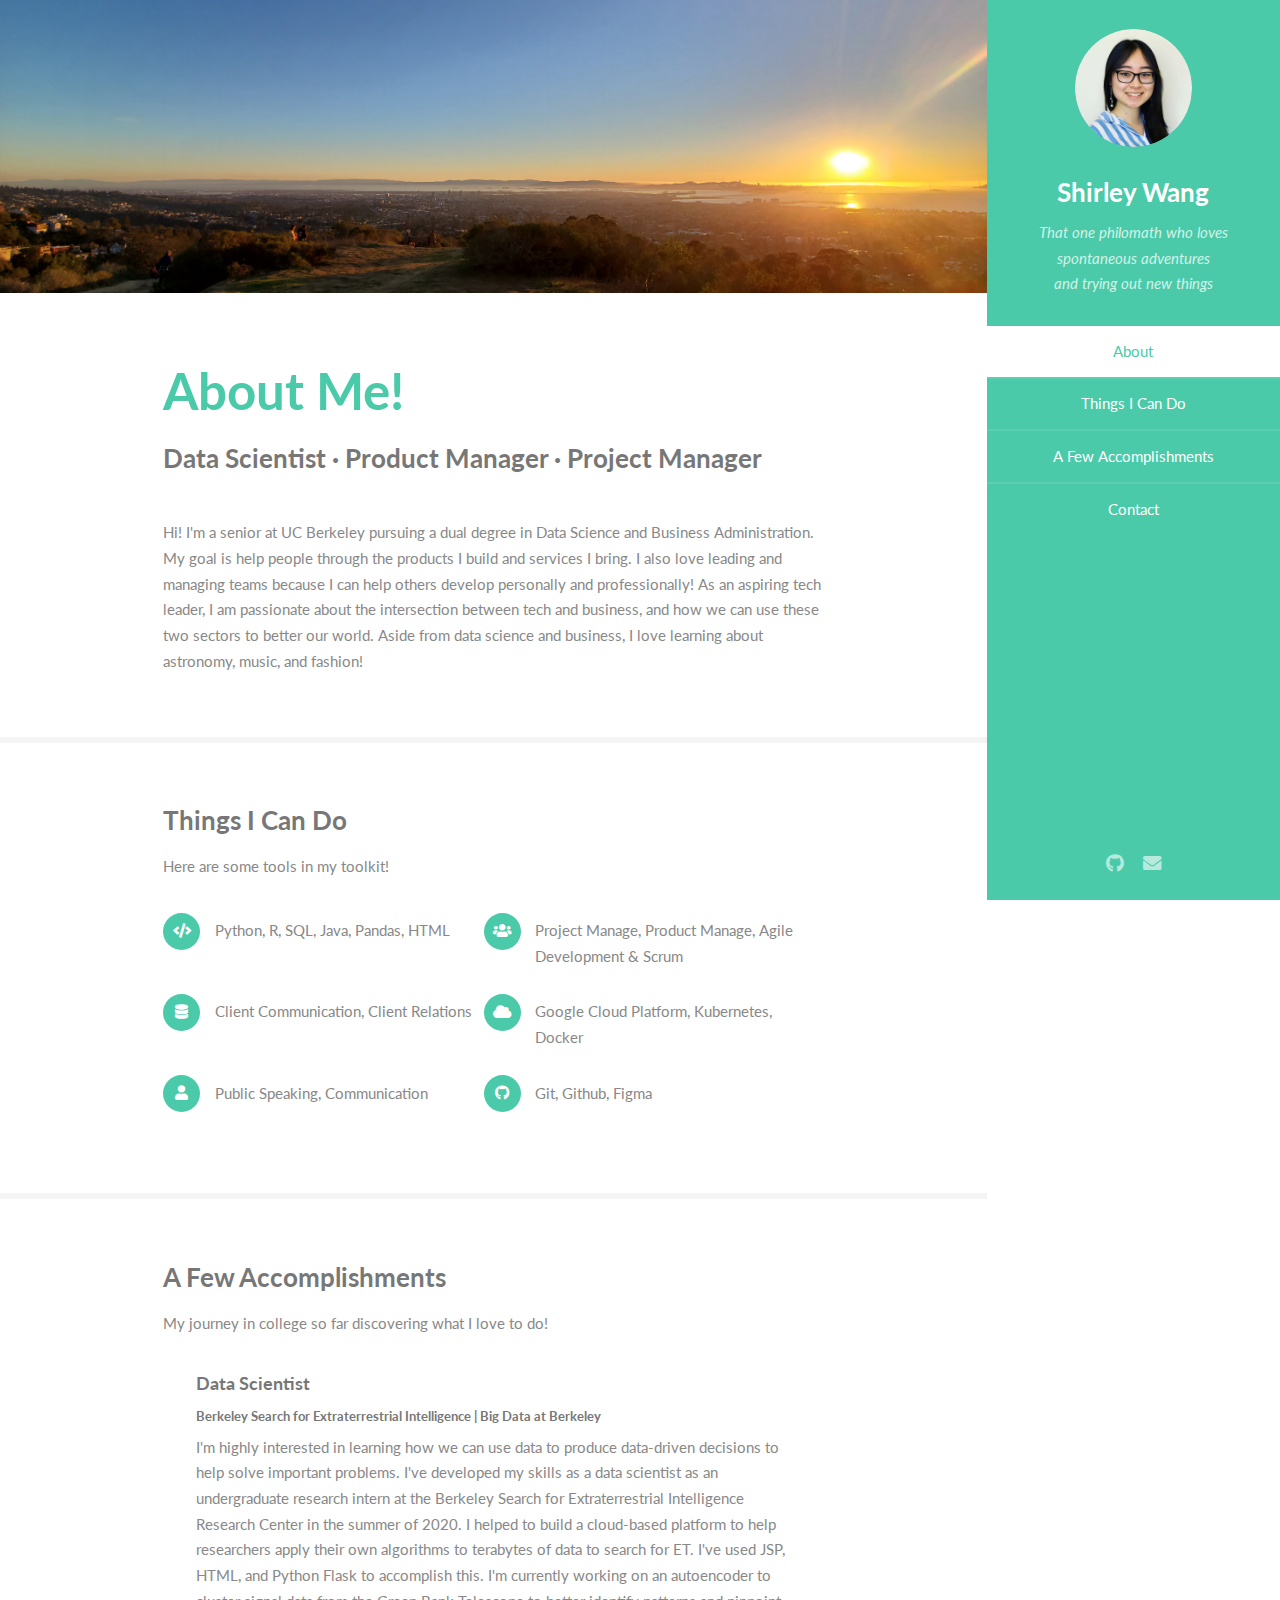
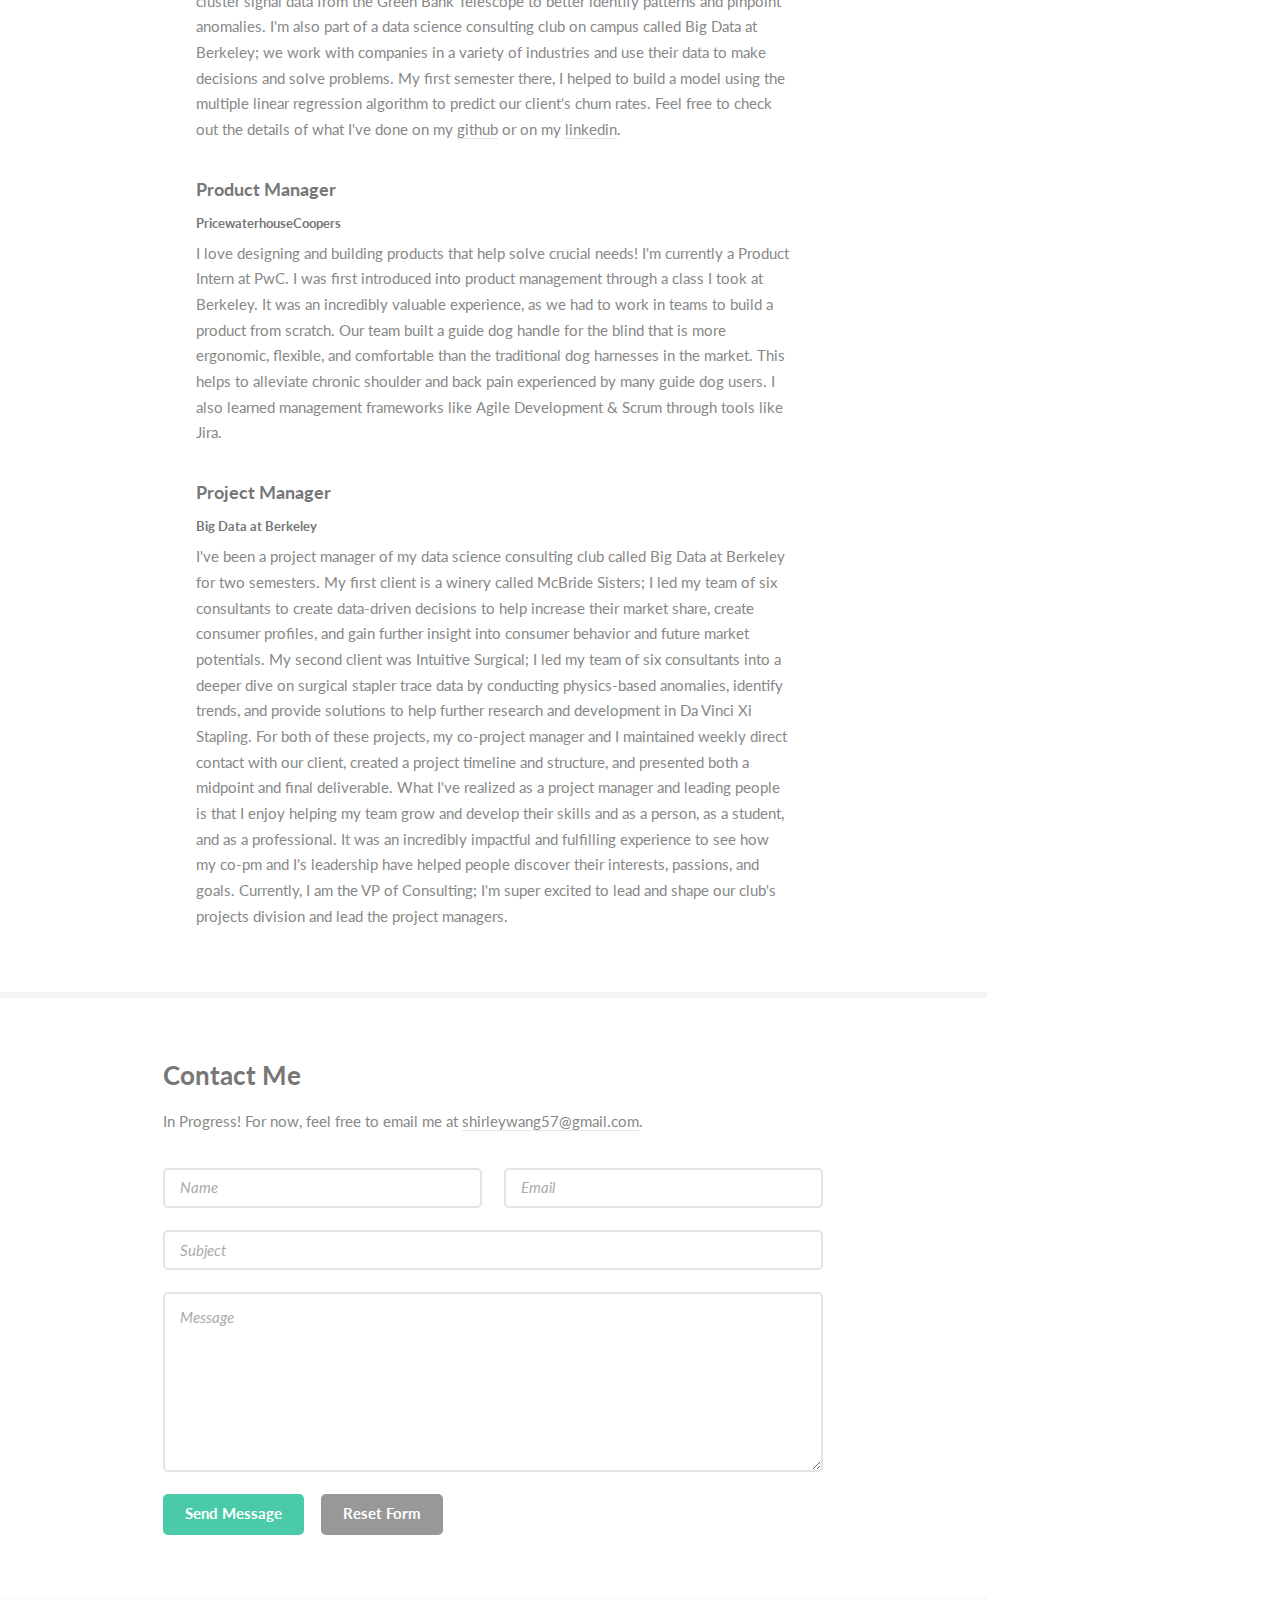
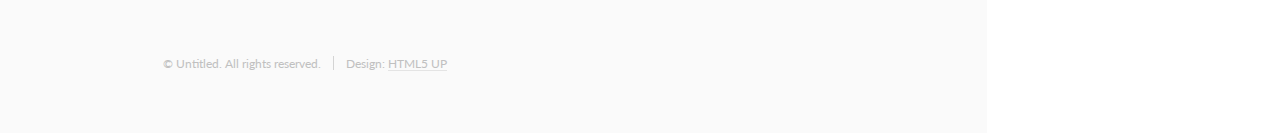
==== index.html @ c25f23ce "contacts" ====
<!DOCTYPE HTML>
<!--
	Read Only by HTML5 UP
	html5up.net | @ajlkn
	Free for personal and commercial use under the CCA 3.0 license (html5up.net/license)
-->
<html>
	<head>
		<title>Shirley Wang</title>
		<meta charset="utf-8" />
		<meta name="viewport" content="width=device-width, initial-scale=1, user-scalable=no" />
		<link rel="stylesheet" href="assets/css/main.css" />
	</head>
	<body class="is-preload">

		<!-- Header -->
			<section id="header">
				<header>
					<span class="image avatar"><img src="images/Headshot.jpg" alt="" /></span>
					<h1 id="logo"><a href="#">Shirley Wang</a></h1>
					<p>That one philomath who loves spontaneous adventures<br />
					and trying out new things</p>
				</header>
				<nav id="nav">
					<ul>
						<li><a href="#one" class="active">About</a></li>
						<li><a href="#two">Things I Can Do</a></li>
						<li><a href="#three">A Few Accomplishments</a></li>
						<li><a href="#four">Contact</a></li>
					</ul>
				</nav>
				<footer>
					<ul class="icons">
						<li><a href="https://github.com/shirls537" class="icon brands fa-github"><span class="label">Github</span></a></li>
						<li><a href="mailto:shirleywang57@gmail.com" class="icon solid fa-envelope"><span class="label">Email</span></a></li>
					</ul>
				</footer>
			</section>

		<!-- Wrapper -->
			<div id="wrapper">

				<!-- Main -->
					<div id="main">

						<!-- One -->
							<section id="one">
								<div class="image main" data-position="center">
									<img src="images/fire_trails.jpg" alt="" />
								</div>
								<div class="container">
									<header class="major">
										<h2>About Me!</h2>
										<p>Data Scientist · Product Manager · Project Manager</p>
									</header>
									<p>Hi! I'm a senior at UC Berkeley pursuing a dual degree in Data Science and Business Administration. My goal is help people through the products I build and services I bring. I also love leading and managing teams because I can help others develop personally and professionally!
                        As an aspiring tech leader, I am passionate about the intersection between tech and business, and how we can use these two sectors to better our world.
                      Aside from data science and business, I love learning about astronomy, music, and fashion!</p>
								</div>
							</section>

						<!-- Two -->
							<section id="two">
								<div class="container">
									<h3>Things I Can Do</h3>
									<p>Here are some tools in my toolkit!</p>
									<ul class="feature-icons">
										<li class="icon solid fa-code">Python, R, SQL, Java, Pandas, HTML</li>
										<li class="icon solid fa-users">Project Manage, Product Manage, Agile Development & Scrum</li>
										<li class="icon solid fa-database">Client Communication, Client Relations</li>
										<li class="icon solid fa-cloud">Google Cloud Platform, Kubernetes, Docker</li>
										<li class="icon solid fa-user">Public Speaking, Communication</li>
										<li class="icon brands fa-github">Git, Github, Figma</li>
									</ul>
								</div>
							</section>

						<!-- Three -->
							<section id="three">
								<div class="container">
									<h3>A Few Accomplishments</h3>
									<p>My journey in college so far discovering what I love to do!</p>
									<div class="features">
										<!-- <article> -->
											<!-- <a href="#" class="image"><img src="images/pic01.jpg" alt="" /></a> -->
											<div class="container">
												<h4>Data Scientist</h4>
													<h5><a href="https://seti.berkeley.edu/listen/">Berkeley Search for Extraterrestrial Intelligence</a> | <a href="https://bd.berkeley.edu/">Big Data at Berkeley</a></h5>
												<p>I'm highly interested in learning how we can use data to produce data-driven decisions to help solve important problems. I've developed my skills as a data scientist as an undergraduate research intern at the Berkeley Search for Extraterrestrial Intelligence Research Center in the summer of 2020. I helped to build a cloud-based platform to help researchers apply their own algorithms to terabytes of data to search for ET. I've used JSP, HTML, and Python Flask to accomplish this. I'm currently working on an autoencoder to cluster signal data from the Green Bank Telescope to better identify patterns and pinpoint anomalies.
                            I'm also part of a data science consulting club on campus called Big Data at Berkeley; we work with companies in a variety of industries and use their data to make decisions and solve problems. My first semester there, I helped to build a model using the multiple linear regression algorithm to predict our client's churn rates.
                            Feel free to check out the details of what I've done on my <a href="https://github.com/shirls537">github</a> or on my <a href="https://www.linkedin.com/in/shirleywang57/">linkedin</a>.</p>
											</div>
										<!-- </article> -->
										<!-- <article> -->
											<!-- <a href="#" class="image"><img src="images/pic02.jpg" alt="" /></a> -->
											<div class="container">
												<h4>Product Manager</h4>
													<h5><a href"https://www.pwc.com/">PricewaterhouseCoopers</a></h5>
												<p>I love designing and building products that help solve crucial needs! I'm currently a Product Intern at PwC. I was first introduced into product management through a class I took at Berkeley. It was an incredibly valuable experience, as we had to work in teams to build a product from scratch. Our team built a guide dog handle for the blind that is more ergonomic, flexible, and comfortable than the traditional dog harnesses in the market. This helps to alleviate chronic shoulder and back pain experienced by many guide dog users. I also learned management frameworks like Agile Development & Scrum through tools like Jira.</p>
											</div>
										<!-- </article> -->
										<!-- <article> -->
											<!-- <a href="#" class="image"><img src="images/pic03.jpg" alt="" /></a> -->
											<div class="container">
												<h4>Project Manager</h4>
													<h5><a href="https://bd.berkeley.edu/">Big Data at Berkeley</a></h5>
												<p>I've been a project manager of my data science consulting club called Big Data at Berkeley for two semesters. My first client is a winery called McBride Sisters; I led my team of six consultants to create data-driven decisions to help increase their market share, create consumer profiles, and gain further insight into consumer behavior and future market potentials. My second client was Intuitive Surgical; I led my team of six consultants into a deeper dive on surgical stapler trace data by conducting physics-based anomalies, identify trends, and provide solutions to help further research and development in Da Vinci Xi Stapling. For both of these projects, my co-project manager and I maintained weekly direct contact with our client, created a project timeline and structure, and presented both a midpoint and final deliverable.
                            What I've realized as a project manager and leading people is that I enjoy helping my team grow and develop their skills and as a person, as a student, and as a professional. It was an incredibly impactful and fulfilling experience to see how my co-pm and I's leadership have helped people discover their interests, passions, and goals. Currently, I am the VP of Consulting; I'm super excited to lead and shape our club's projects division and lead the project managers.</p>
											</div>
										<!-- </article> -->
									</div>
								</div>
							</section>

						<!-- Four -->
							<section id="four">
								<div class="container">
									<h3>Contact Me</h3>
									<p>In Progress! For now, feel free to email me at <a href="mailto:shirleywang57@gmail.com">shirleywang57@gmail.com</a>.</p>
									<form method="post" action="#">
										<div class="row gtr-uniform">
											<div class="col-6 col-12-xsmall"><input type="text" name="name" id="name" placeholder="Name" /></div>
											<div class="col-6 col-12-xsmall"><input type="email" name="email" id="email" placeholder="Email" /></div>
											<div class="col-12"><input type="text" name="subject" id="subject" placeholder="Subject" /></div>
											<div class="col-12"><textarea name="message" id="message" placeholder="Message" rows="6"></textarea></div>
											<div class="col-12">
												<ul class="actions">
													<li><input type="submit" class="primary" value="Send Message" /></li>
													<li><input type="reset" value="Reset Form" /></li>
												</ul>
											</div>
										</div>
									</form>
								</div>
							</section>

						<!-- Five -->
						<!--
							<section id="five">
								<div class="container">
									<h3>Elements</h3>

									<section>
										<h4>Text</h4>
										<p>This is <b>bold</b> and this is <strong>strong</strong>. This is <i>italic</i> and this is <em>emphasized</em>.
										This is <sup>superscript</sup> text and this is <sub>subscript</sub> text.
										This is <u>underlined</u> and this is code: <code>for (;;) { ... }</code>. Finally, <a href="#">this is a link</a>.</p>
										<hr />
										<header>
											<h4>Heading with a Subtitle</h4>
											<p>Lorem ipsum dolor sit amet nullam id egestas urna aliquam</p>
										</header>
										<p>Nunc lacinia ante nunc ac lobortis. Interdum adipiscing gravida odio porttitor sem non mi integer non faucibus ornare mi ut ante amet placerat aliquet. Volutpat eu sed ante lacinia sapien lorem accumsan varius montes viverra nibh in adipiscing blandit tempus accumsan.</p>
										<header>
											<h5>Heading with a Subtitle</h5>
											<p>Lorem ipsum dolor sit amet nullam id egestas urna aliquam</p>
										</header>
										<p>Nunc lacinia ante nunc ac lobortis. Interdum adipiscing gravida odio porttitor sem non mi integer non faucibus ornare mi ut ante amet placerat aliquet. Volutpat eu sed ante lacinia sapien lorem accumsan varius montes viverra nibh in adipiscing blandit tempus accumsan.</p>
										<hr />
										<h2>Heading Level 2</h2>
										<h3>Heading Level 3</h3>
										<h4>Heading Level 4</h4>
										<h5>Heading Level 5</h5>
										<h6>Heading Level 6</h6>
										<hr />
										<h5>Blockquote</h5>
										<blockquote>Fringilla nisl. Donec accumsan interdum nisi, quis tincidunt felis sagittis eget tempus euismod. Vestibulum ante ipsum primis in faucibus vestibulum. Blandit adipiscing eu felis iaculis volutpat ac adipiscing accumsan faucibus. Vestibulum ante ipsum primis in faucibus lorem ipsum dolor sit amet nullam adipiscing eu felis.</blockquote>
										<h5>Preformatted</h5>
										<pre><code>i = 0;

while (!deck.isInOrder()) {
    print 'Iteration ' + i;
    deck.shuffle();
    i++;
}

print 'It took ' + i + ' iterations to sort the deck.';</code></pre>
									</section>

									<section>
										<h4>Lists</h4>
										<div class="row">
											<div class="col-6 col-12-xsmall">
												<h5>Unordered</h5>
												<ul>
													<li>Dolor pulvinar etiam magna etiam.</li>
													<li>Sagittis adipiscing lorem eleifend.</li>
													<li>Felis enim feugiat dolore viverra.</li>
												</ul>
												<h5>Alternate</h5>
												<ul class="alt">
													<li>Dolor pulvinar etiam magna etiam.</li>
													<li>Sagittis adipiscing lorem eleifend.</li>
													<li>Felis enim feugiat dolore viverra.</li>
												</ul>
											</div>
											<div class="col-6 col-12-xsmall">
												<h5>Ordered</h5>
												<ol>
													<li>Dolor pulvinar etiam magna etiam.</li>
													<li>Etiam vel felis at lorem sed viverra.</li>
													<li>Felis enim feugiat dolore viverra.</li>
													<li>Dolor pulvinar etiam magna etiam.</li>
													<li>Etiam vel felis at lorem sed viverra.</li>
													<li>Felis enim feugiat dolore viverra.</li>
												</ol>
												<h5>Icons</h5>
												<ul class="icons">
													<li><a href="#" class="icon brands fa-twitter"><span class="label">Twitter</span></a></li>
													<li><a href="#" class="icon brands fa-facebook-f"><span class="label">Facebook</span></a></li>
													<li><a href="#" class="icon brands fa-instagram"><span class="label">Instagram</span></a></li>
													<li><a href="#" class="icon brands fa-github"><span class="label">Github</span></a></li>
													<li><a href="#" class="icon brands fa-dribbble"><span class="label">Dribbble</span></a></li>
													<li><a href="#" class="icon brands fa-tumblr"><span class="label">Tumblr</span></a></li>
												</ul>
											</div>
										</div>
										<h5>Actions</h5>
										<ul class="actions">
											<li><a href="#" class="button primary">Default</a></li>
											<li><a href="#" class="button">Default</a></li>
											<li><a href="#" class="button alt">Default</a></li>
										</ul>
										<ul class="actions small">
											<li><a href="#" class="button primary small">Small</a></li>
											<li><a href="#" class="button small">Small</a></li>
											<li><a href="#" class="button alt small">Small</a></li>
										</ul>
										<div class="row">
											<div class="col-3 col-6-medium col-12-xsmall">
												<ul class="actions stacked">
													<li><a href="#" class="button primary">Default</a></li>
													<li><a href="#" class="button">Default</a></li>
													<li><a href="#" class="button alt">Default</a></li>
												</ul>
											</div>
											<div class="col-3 col-6 col-12-xsmall">
												<ul class="actions stacked">
													<li><a href="#" class="button primary small">Small</a></li>
													<li><a href="#" class="button small">Small</a></li>
													<li><a href="#" class="button alt small">Small</a></li>
												</ul>
											</div>
											<div class="col-3 col-6-medium col-12-xsmall">
												<ul class="actions stacked">
													<li><a href="#" class="button primary fit">Default</a></li>
													<li><a href="#" class="button fit">Default</a></li>
													<li><a href="#" class="button alt fit">Default</a></li>
												</ul>
											</div>
											<div class="col-3 col-6-medium col-12-xsmall">
												<ul class="actions stacked">
													<li><a href="#" class="button primary small fit">Small</a></li>
													<li><a href="#" class="button small fit">Small</a></li>
													<li><a href="#" class="button alt small fit">Small</a></li>
												</ul>
											</div>
										</div>
									</section>

									<section>
										<h4>Table</h4>
										<h5>Default</h5>
										<div class="table-wrapper">
											<table>
												<thead>
													<tr>
														<th>Name</th>
														<th>Description</th>
														<th>Price</th>
													</tr>
												</thead>
												<tbody>
													<tr>
														<td>Item One</td>
														<td>Ante turpis integer aliquet porttitor.</td>
														<td>29.99</td>
													</tr>
													<tr>
														<td>Item Two</td>
														<td>Vis ac commodo adipiscing arcu aliquet.</td>
														<td>19.99</td>
													</tr>
													<tr>
														<td>Item Three</td>
														<td> Morbi faucibus arcu accumsan lorem.</td>
														<td>29.99</td>
													</tr>
													<tr>
														<td>Item Four</td>
														<td>Vitae integer tempus condimentum.</td>
														<td>19.99</td>
													</tr>
													<tr>
														<td>Item Five</td>
														<td>Ante turpis integer aliquet porttitor.</td>
														<td>29.99</td>
													</tr>
												</tbody>
												<tfoot>
													<tr>
														<td colspan="2"></td>
														<td>100.00</td>
													</tr>
												</tfoot>
											</table>
										</div>

										<h5>Alternate</h5>
										<div class="table-wrapper">
											<table class="alt">
												<thead>
													<tr>
														<th>Name</th>
														<th>Description</th>
														<th>Price</th>
													</tr>
												</thead>
												<tbody>
													<tr>
														<td>Item One</td>
														<td>Ante turpis integer aliquet porttitor.</td>
														<td>29.99</td>
													</tr>
													<tr>
														<td>Item Two</td>
														<td>Vis ac commodo adipiscing arcu aliquet.</td>
														<td>19.99</td>
													</tr>
													<tr>
														<td>Item Three</td>
														<td> Morbi faucibus arcu accumsan lorem.</td>
														<td>29.99</td>
													</tr>
													<tr>
														<td>Item Four</td>
														<td>Vitae integer tempus condimentum.</td>
														<td>19.99</td>
													</tr>
													<tr>
														<td>Item Five</td>
														<td>Ante turpis integer aliquet porttitor.</td>
														<td>29.99</td>
													</tr>
												</tbody>
												<tfoot>
													<tr>
														<td colspan="2"></td>
														<td>100.00</td>
													</tr>
												</tfoot>
											</table>
										</div>
									</section>

									<section>
										<h4>Buttons</h4>
										<ul class="actions">
											<li><a href="#" class="button primary">Primary</a></li>
											<li><a href="#" class="button">Default</a></li>
											<li><a href="#" class="button alt">Alternate</a></li>
										</ul>
										<ul class="actions">
											<li><a href="#" class="button primary large">Large</a></li>
											<li><a href="#" class="button">Default</a></li>
											<li><a href="#" class="button alt small">Small</a></li>
										</ul>
										<ul class="actions fit">
											<li><a href="#" class="button primary fit">Fit</a></li>
											<li><a href="#" class="button fit">Fit</a></li>
											<li><a href="#" class="button alt fit">Fit</a></li>
										</ul>
										<ul class="actions fit small">
											<li><a href="#" class="button primary fit small">Fit + Small</a></li>
											<li><a href="#" class="button fit small">Fit + Small</a></li>
											<li><a href="#" class="button alt fit small">Fit + Small</a></li>
										</ul>
										<ul class="actions">
											<li><a href="#" class="button primary icon solid fa-download">Icon</a></li>
											<li><a href="#" class="button icon solid fa-download">Icon</a></li>
											<li><a href="#" class="button alt icon solid fa-check">Icon</a></li>
										</ul>
										<ul class="actions">
											<li><span class="button primary disabled">Primary</span></li>
											<li><span class="button disabled">Default</span></li>
											<li><span class="button alt disabled">Alternate</span></li>
										</ul>
									</section>

									<section>
										<h4>Form</h4>
										<form method="post" action="#">
											<div class="row gtr-uniform">
												<div class="col-6 col-12-xsmall">
													<input type="text" name="demo-name" id="demo-name" value="" placeholder="Name" />
												</div>
												<div class="col-6 col-12-xsmall">
													<input type="email" name="demo-email" id="demo-email" value="" placeholder="Email" />
												</div>
												<div class="col-12">
													<select name="demo-category" id="demo-category">
														<option value="">- Category -</option>
														<option value="1">Manufacturing</option>
														<option value="1">Shipping</option>
														<option value="1">Administration</option>
														<option value="1">Human Resources</option>
													</select>
												</div>
												<div class="col-4 col-12-medium">
													<input type="radio" id="demo-priority-low" name="demo-priority" checked>
													<label for="demo-priority-low">Low Priority</label>
												</div>
												<div class="col-4 col-12-medium">
													<input type="radio" id="demo-priority-normal" name="demo-priority">
													<label for="demo-priority-normal">Normal Priority</label>
												</div>
												<div class="col-4 col-12-medium">
													<input type="radio" id="demo-priority-high" name="demo-priority">
													<label for="demo-priority-high">High Priority</label>
												</div>
												<div class="col-6 col-12-medium">
													<input type="checkbox" id="demo-copy" name="demo-copy">
													<label for="demo-copy">Email me a copy of this message</label>
												</div>
												<div class="col-6 col-12-medium">
													<input type="checkbox" id="demo-human" name="demo-human" checked>
													<label for="demo-human">I am a human and not a robot</label>
												</div>
												<div class="col-12">
													<textarea name="demo-message" id="demo-message" placeholder="Enter your message" rows="6"></textarea>
												</div>
												<div class="col-12">
													<ul class="actions">
														<li><input type="submit" value="Send Message" /></li>
														<li><input type="reset" value="Reset" class="alt" /></li>
													</ul>
												</div>
											</div>
										</form>
									</section>

									<section>
										<h4>Image</h4>
										<h5>Fit</h5>
										<span class="image fit"><img src="images/banner.jpg" alt="" /></span>
										<div class="box alt">
											<div class="row gtr-50 gtr-uniform">
												<div class="col-4"><span class="image fit"><img src="images/pic01.jpg" alt="" /></span></div>
												<div class="col-4"><span class="image fit"><img src="images/pic02.jpg" alt="" /></span></div>
												<div class="col-4"><span class="image fit"><img src="images/pic03.jpg" alt="" /></span></div>
												<div class="col-4"><span class="image fit"><img src="images/pic02.jpg" alt="" /></span></div>
												<div class="col-4"><span class="image fit"><img src="images/pic03.jpg" alt="" /></span></div>
												<div class="col-4"><span class="image fit"><img src="images/pic01.jpg" alt="" /></span></div>
												<div class="col-4"><span class="image fit"><img src="images/pic03.jpg" alt="" /></span></div>
												<div class="col-4"><span class="image fit"><img src="images/pic01.jpg" alt="" /></span></div>
												<div class="col-4"><span class="image fit"><img src="images/pic02.jpg" alt="" /></span></div>
											</div>
										</div>
										<h5>Left &amp; Right</h5>
										<p><span class="image left"><img src="images/avatar.jpg" alt="" /></span>Fringilla nisl. Donec accumsan interdum nisi, quis tincidunt felis sagittis eget. tempus euismod. Vestibulum ante ipsum primis in faucibus vestibulum. Blandit adipiscing eu felis iaculis volutpat ac adipiscing accumsan eu faucibus. Integer ac pellentesque praesent tincidunt felis sagittis eget. tempus euismod. Vestibulum ante ipsum primis in faucibus vestibulum. Blandit adipiscing eu felis iaculis volutpat ac adipiscing accumsan eu faucibus. Integer ac pellentesque praesent. Donec accumsan interdum nisi, quis tincidunt felis sagittis eget. tempus euismod. Vestibulum ante ipsum primis in faucibus vestibulum. Blandit adipiscing eu felis iaculis volutpat ac adipiscing accumsan eu faucibus. Integer ac pellentesque praesent tincidunt felis sagittis eget. tempus euismod. Vestibulum ante ipsum primis in faucibus vestibulum. Blandit adipiscing eu felis iaculis volutpat ac adipiscing accumsan eu faucibus. Integer ac pellentesque praesent.</p>
										<p><span class="image right"><img src="images/avatar.jpg" alt="" /></span>Fringilla nisl. Donec accumsan interdum nisi, quis tincidunt felis sagittis eget. tempus euismod. Vestibulum ante ipsum primis in faucibus vestibulum. Blandit adipiscing eu felis iaculis volutpat ac adipiscing accumsan eu faucibus. Integer ac pellentesque praesent tincidunt felis sagittis eget. tempus euismod. Vestibulum ante ipsum primis in faucibus vestibulum. Blandit adipiscing eu felis iaculis volutpat ac adipiscing accumsan eu faucibus. Integer ac pellentesque praesent. Donec accumsan interdum nisi, quis tincidunt felis sagittis eget. tempus euismod. Vestibulum ante ipsum primis in faucibus vestibulum. Blandit adipiscing eu felis iaculis volutpat ac adipiscing accumsan eu faucibus. Integer ac pellentesque praesent tincidunt felis sagittis eget. tempus euismod. Vestibulum ante ipsum primis in faucibus vestibulum. Blandit adipiscing eu felis iaculis volutpat ac adipiscing accumsan eu faucibus. Integer ac pellentesque praesent.</p>
									</section>

								</div>
							</section>
						-->

					</div>

				<!-- Footer -->
					<section id="footer">
						<div class="container">
							<ul class="copyright">
								<li>&copy; Untitled. All rights reserved.</li><li>Design: <a href="http://html5up.net">HTML5 UP</a></li>
							</ul>
						</div>
					</section>

			</div>

		<!-- Scripts -->
			<script src="assets/js/jquery.min.js"></script>
			<script src="assets/js/jquery.scrollex.min.js"></script>
			<script src="assets/js/jquery.scrolly.min.js"></script>
			<script src="assets/js/browser.min.js"></script>
			<script src="assets/js/breakpoints.min.js"></script>
			<script src="assets/js/util.js"></script>
			<script src="assets/js/main.js"></script>

	</body>
</html>
---- assets/css/main.css ----
@import url("fontawesome-all.min.css");
@import url("https://fonts.googleapis.com/css?family=Lato:400,400italic,700,700italic|Source+Code+Pro:400");

/*
	Read Only by HTML5 UP
	html5up.net | @ajlkn
	Free for personal and commercial use under the CCA 3.0 license (html5up.net/license)
*/

html, body, div, span, applet, object,
iframe, h1, h2, h3, h4, h5, h6, p, blockquote,
pre, a, abbr, acronym, address, big, cite,
code, del, dfn, em, img, ins, kbd, q, s, samp,
small, strike, strong, sub, sup, tt, var, b,
u, i, center, dl, dt, dd, ol, ul, li, fieldset,
form, label, legend, table, caption, tbody,
tfoot, thead, tr, th, td, article, aside,
canvas, details, embed, figure, figcaption,
footer, header, hgroup, menu, nav, output, ruby,
section, summary, time, mark, audio, video {
	margin: 0;
	padding: 0;
	border: 0;
	font-size: 100%;
	font: inherit;
	vertical-align: baseline;}

article, aside, details, figcaption, figure,
footer, header, hgroup, menu, nav, section {
	display: block;}

body {
	line-height: 1;
}

ol, ul {
	list-style: none;
}

blockquote, q {
	quotes: none;
}

	blockquote:before, blockquote:after, q:before, q:after {
		content: '';
		content: none;
	}

table {
	border-collapse: collapse;
	border-spacing: 0;
}

body {
	-webkit-text-size-adjust: none;
}

mark {
	background-color: transparent;
	color: inherit;
}

input::-moz-focus-inner {
	border: 0;
	padding: 0;
}

input, select, textarea {
	-moz-appearance: none;
	-webkit-appearance: none;
	-ms-appearance: none;
	appearance: none;
}

/* Basic */

	html {
		box-sizing: border-box;
	}

	*, *:before, *:after {
		box-sizing: inherit;
	}

	body {
		background: #fff;
	}

		body.is-preload *, body.is-preload *:before, body.is-preload *:after {
			-moz-animation: none !important;
			-webkit-animation: none !important;
			-ms-animation: none !important;
			animation: none !important;
			-moz-transition: none !important;
			-webkit-transition: none !important;
			-ms-transition: none !important;
			transition: none !important;
		}

	body, input, select, textarea {
		color: #888;
		font-family: "Lato", sans-serif;
		font-size: 16pt;
		font-weight: 400;
		line-height: 1.75em;
	}

	a {
		-moz-transition: color 0.2s ease-in-out, border-color 0.2s ease-in-out;
		-webkit-transition: color 0.2s ease-in-out, border-color 0.2s ease-in-out;
		-ms-transition: color 0.2s ease-in-out, border-color 0.2s ease-in-out;
		transition: color 0.2s ease-in-out, border-color 0.2s ease-in-out;
		border-bottom: solid 1px #e4e4e4;
		color: inherit;
		text-decoration: none;
	}

		a:hover {
			border-bottom-color: transparent;
			color: #4acaa8 !important;
		}

	strong, b {
		color: #777;
		font-weight: 700;
	}

	em, i {
		font-style: italic;
	}

	p {
		margin: 0 0 2.25em 0;
	}

	h1, h2, h3, h4, h5, h6 {
		color: #777;
		font-weight: 700;
		line-height: 1em;
		margin: 0 0 0.5625em 0;
	}

		h1 a, h2 a, h3 a, h4 a, h5 a, h6 a {
			border: 0;
			color: inherit;
			text-decoration: none;
		}

	h2 {
		font-size: 2em;
		line-height: 1.5em;
	}

	h3 {
		font-size: 1.75em;
		line-height: 1.5em;
	}

	h4 {
		font-size: 1.25em;
		line-height: 1.5em;
	}

	h5 {
		font-size: 0.9em;
		line-height: 1.5em;
	}

	h6 {
		font-size: 0.7em;
		line-height: 1.5em;
	}

	sub {
		font-size: 0.8em;
		position: relative;
		top: 0.5em;
	}

	sup {
		font-size: 0.8em;
		position: relative;
		top: -0.5em;
	}

	hr {
		border: 0;
		border-bottom: solid 2px #f4f4f4;
		margin: 2.25em 0;
	}

		hr.major {
			margin: 3.375em 0;
		}

	blockquote {
		border-left: solid 8px #e4e4e4;
		font-style: italic;
		margin: 0 0 2.25em 0;
		padding: 0.5em 0 0.5em 2em;
	}

	code {
		background: #555;
		border-radius: 5px;
		color: #fff;
		font-family: "Source Code Pro", monospace;
		font-size: 0.9em;
		margin: 0 0.25em;
		padding: 0.25em 0.65em;
	}

	pre {
		font-family: "Source Code Pro", monospace;
		font-size: 0.9em;
		margin: 0 0 2.25em 0;
	}

		pre code {
			-webkit-overflow-scrolling: touch;
			display: block;
			line-height: 1.5em;
			overflow-x: auto;
			padding: 1em 1.5em;
		}

	.align-left {
		text-align: left;
	}

	.align-center {
		text-align: center;
	}

	.align-right {
		text-align: right;
	}

/* Row */

	.row {
		display: flex;
		flex-wrap: wrap;
		box-sizing: border-box;
		align-items: stretch;
	}

		.row > * {
			box-sizing: border-box;
		}

		.row.gtr-uniform > * > :last-child {
			margin-bottom: 0;
		}

		.row.aln-left {
			justify-content: flex-start;
		}

		.row.aln-center {
			justify-content: center;
		}

		.row.aln-right {
			justify-content: flex-end;
		}

		.row.aln-top {
			align-items: flex-start;
		}

		.row.aln-middle {
			align-items: center;
		}

		.row.aln-bottom {
			align-items: flex-end;
		}

		.row > .imp {
			order: -1;
		}

		.row > .col-1 {
			width: 8.33333%;
		}

		.row > .off-1 {
			margin-left: 8.33333%;
		}

		.row > .col-2 {
			width: 16.66667%;
		}

		.row > .off-2 {
			margin-left: 16.66667%;
		}

		.row > .col-3 {
			width: 25%;
		}

		.row > .off-3 {
			margin-left: 25%;
		}

		.row > .col-4 {
			width: 33.33333%;
		}

		.row > .off-4 {
			margin-left: 33.33333%;
		}

		.row > .col-5 {
			width: 41.66667%;
		}

		.row > .off-5 {
			margin-left: 41.66667%;
		}

		.row > .col-6 {
			width: 50%;
		}

		.row > .off-6 {
			margin-left: 50%;
		}

		.row > .col-7 {
			width: 58.33333%;
		}

		.row > .off-7 {
			margin-left: 58.33333%;
		}

		.row > .col-8 {
			width: 66.66667%;
		}

		.row > .off-8 {
			margin-left: 66.66667%;
		}

		.row > .col-9 {
			width: 75%;
		}

		.row > .off-9 {
			margin-left: 75%;
		}

		.row > .col-10 {
			width: 83.33333%;
		}

		.row > .off-10 {
			margin-left: 83.33333%;
		}

		.row > .col-11 {
			width: 91.66667%;
		}

		.row > .off-11 {
			margin-left: 91.66667%;
		}

		.row > .col-12 {
			width: 100%;
		}

		.row > .off-12 {
			margin-left: 100%;
		}

		.row.gtr-0 {
			margin-top: 0;
			margin-left: 0em;
		}

			.row.gtr-0 > * {
				padding: 0 0 0 0em;
			}

			.row.gtr-0.gtr-uniform {
				margin-top: 0em;
			}

				.row.gtr-0.gtr-uniform > * {
					padding-top: 0em;
				}

		.row.gtr-25 {
			margin-top: 0;
			margin-left: -0.5em;
		}

			.row.gtr-25 > * {
				padding: 0 0 0 0.5em;
			}

			.row.gtr-25.gtr-uniform {
				margin-top: -0.5em;
			}

				.row.gtr-25.gtr-uniform > * {
					padding-top: 0.5em;
				}

		.row.gtr-50 {
			margin-top: 0;
			margin-left: -1em;
		}

			.row.gtr-50 > * {
				padding: 0 0 0 1em;
			}

			.row.gtr-50.gtr-uniform {
				margin-top: -1em;
			}

				.row.gtr-50.gtr-uniform > * {
					padding-top: 1em;
				}

		.row {
			margin-top: 0;
			margin-left: -2em;
		}

			.row > * {
				padding: 0 0 0 2em;
			}

			.row.gtr-uniform {
				margin-top: -2em;
			}

				.row.gtr-uniform > * {
					padding-top: 2em;
				}

		.row.gtr-150 {
			margin-top: 0;
			margin-left: -3em;
		}

			.row.gtr-150 > * {
				padding: 0 0 0 3em;
			}

			.row.gtr-150.gtr-uniform {
				margin-top: -3em;
			}

				.row.gtr-150.gtr-uniform > * {
					padding-top: 3em;
				}

		.row.gtr-200 {
			margin-top: 0;
			margin-left: -4em;
		}

			.row.gtr-200 > * {
				padding: 0 0 0 4em;
			}

			.row.gtr-200.gtr-uniform {
				margin-top: -4em;
			}

				.row.gtr-200.gtr-uniform > * {
					padding-top: 4em;
				}

		@media screen and (max-width: 1680px) {

			.row {
				display: flex;
				flex-wrap: wrap;
				box-sizing: border-box;
				align-items: stretch;
			}

				.row > * {
					box-sizing: border-box;
				}

				.row.gtr-uniform > * > :last-child {
					margin-bottom: 0;
				}

				.row.aln-left {
					justify-content: flex-start;
				}

				.row.aln-center {
					justify-content: center;
				}

				.row.aln-right {
					justify-content: flex-end;
				}

				.row.aln-top {
					align-items: flex-start;
				}

				.row.aln-middle {
					align-items: center;
				}

				.row.aln-bottom {
					align-items: flex-end;
				}

				.row > .imp-xlarge {
					order: -1;
				}

				.row > .col-1-xlarge {
					width: 8.33333%;
				}

				.row > .off-1-xlarge {
					margin-left: 8.33333%;
				}

				.row > .col-2-xlarge {
					width: 16.66667%;
				}

				.row > .off-2-xlarge {
					margin-left: 16.66667%;
				}

				.row > .col-3-xlarge {
					width: 25%;
				}

				.row > .off-3-xlarge {
					margin-left: 25%;
				}

				.row > .col-4-xlarge {
					width: 33.33333%;
				}

				.row > .off-4-xlarge {
					margin-left: 33.33333%;
				}

				.row > .col-5-xlarge {
					width: 41.66667%;
				}

				.row > .off-5-xlarge {
					margin-left: 41.66667%;
				}

				.row > .col-6-xlarge {
					width: 50%;
				}

				.row > .off-6-xlarge {
					margin-left: 50%;
				}

				.row > .col-7-xlarge {
					width: 58.33333%;
				}

				.row > .off-7-xlarge {
					margin-left: 58.33333%;
				}

				.row > .col-8-xlarge {
					width: 66.66667%;
				}

				.row > .off-8-xlarge {
					margin-left: 66.66667%;
				}

				.row > .col-9-xlarge {
					width: 75%;
				}

				.row > .off-9-xlarge {
					margin-left: 75%;
				}

				.row > .col-10-xlarge {
					width: 83.33333%;
				}

				.row > .off-10-xlarge {
					margin-left: 83.33333%;
				}

				.row > .col-11-xlarge {
					width: 91.66667%;
				}

				.row > .off-11-xlarge {
					margin-left: 91.66667%;
				}

				.row > .col-12-xlarge {
					width: 100%;
				}

				.row > .off-12-xlarge {
					margin-left: 100%;
				}

				.row.gtr-0 {
					margin-top: 0;
					margin-left: 0em;
				}

					.row.gtr-0 > * {
						padding: 0 0 0 0em;
					}

					.row.gtr-0.gtr-uniform {
						margin-top: 0em;
					}

						.row.gtr-0.gtr-uniform > * {
							padding-top: 0em;
						}

				.row.gtr-25 {
					margin-top: 0;
					margin-left: -0.5em;
				}

					.row.gtr-25 > * {
						padding: 0 0 0 0.5em;
					}

					.row.gtr-25.gtr-uniform {
						margin-top: -0.5em;
					}

						.row.gtr-25.gtr-uniform > * {
							padding-top: 0.5em;
						}

				.row.gtr-50 {
					margin-top: 0;
					margin-left: -1em;
				}

					.row.gtr-50 > * {
						padding: 0 0 0 1em;
					}

					.row.gtr-50.gtr-uniform {
						margin-top: -1em;
					}

						.row.gtr-50.gtr-uniform > * {
							padding-top: 1em;
						}

				.row {
					margin-top: 0;
					margin-left: -2em;
				}

					.row > * {
						padding: 0 0 0 2em;
					}

					.row.gtr-uniform {
						margin-top: -2em;
					}

						.row.gtr-uniform > * {
							padding-top: 2em;
						}

				.row.gtr-150 {
					margin-top: 0;
					margin-left: -3em;
				}

					.row.gtr-150 > * {
						padding: 0 0 0 3em;
					}

					.row.gtr-150.gtr-uniform {
						margin-top: -3em;
					}

						.row.gtr-150.gtr-uniform > * {
							padding-top: 3em;
						}

				.row.gtr-200 {
					margin-top: 0;
					margin-left: -4em;
				}

					.row.gtr-200 > * {
						padding: 0 0 0 4em;
					}

					.row.gtr-200.gtr-uniform {
						margin-top: -4em;
					}

						.row.gtr-200.gtr-uniform > * {
							padding-top: 4em;
						}

		}

		@media screen and (max-width: 1280px) {

			.row {
				display: flex;
				flex-wrap: wrap;
				box-sizing: border-box;
				align-items: stretch;
			}

				.row > * {
					box-sizing: border-box;
				}

				.row.gtr-uniform > * > :last-child {
					margin-bottom: 0;
				}

				.row.aln-left {
					justify-content: flex-start;
				}

				.row.aln-center {
					justify-content: center;
				}

				.row.aln-right {
					justify-content: flex-end;
				}

				.row.aln-top {
					align-items: flex-start;
				}

				.row.aln-middle {
					align-items: center;
				}

				.row.aln-bottom {
					align-items: flex-end;
				}

				.row > .imp-large {
					order: -1;
				}

				.row > .col-1-large {
					width: 8.33333%;
				}

				.row > .off-1-large {
					margin-left: 8.33333%;
				}

				.row > .col-2-large {
					width: 16.66667%;
				}

				.row > .off-2-large {
					margin-left: 16.66667%;
				}

				.row > .col-3-large {
					width: 25%;
				}

				.row > .off-3-large {
					margin-left: 25%;
				}

				.row > .col-4-large {
					width: 33.33333%;
				}

				.row > .off-4-large {
					margin-left: 33.33333%;
				}

				.row > .col-5-large {
					width: 41.66667%;
				}

				.row > .off-5-large {
					margin-left: 41.66667%;
				}

				.row > .col-6-large {
					width: 50%;
				}

				.row > .off-6-large {
					margin-left: 50%;
				}

				.row > .col-7-large {
					width: 58.33333%;
				}

				.row > .off-7-large {
					margin-left: 58.33333%;
				}

				.row > .col-8-large {
					width: 66.66667%;
				}

				.row > .off-8-large {
					margin-left: 66.66667%;
				}

				.row > .col-9-large {
					width: 75%;
				}

				.row > .off-9-large {
					margin-left: 75%;
				}

				.row > .col-10-large {
					width: 83.33333%;
				}

				.row > .off-10-large {
					margin-left: 83.33333%;
				}

				.row > .col-11-large {
					width: 91.66667%;
				}

				.row > .off-11-large {
					margin-left: 91.66667%;
				}

				.row > .col-12-large {
					width: 100%;
				}

				.row > .off-12-large {
					margin-left: 100%;
				}

				.row.gtr-0 {
					margin-top: 0;
					margin-left: 0em;
				}

					.row.gtr-0 > * {
						padding: 0 0 0 0em;
					}

					.row.gtr-0.gtr-uniform {
						margin-top: 0em;
					}

						.row.gtr-0.gtr-uniform > * {
							padding-top: 0em;
						}

				.row.gtr-25 {
					margin-top: 0;
					margin-left: -0.375em;
				}

					.row.gtr-25 > * {
						padding: 0 0 0 0.375em;
					}

					.row.gtr-25.gtr-uniform {
						margin-top: -0.375em;
					}

						.row.gtr-25.gtr-uniform > * {
							padding-top: 0.375em;
						}

				.row.gtr-50 {
					margin-top: 0;
					margin-left: -0.75em;
				}

					.row.gtr-50 > * {
						padding: 0 0 0 0.75em;
					}

					.row.gtr-50.gtr-uniform {
						margin-top: -0.75em;
					}

						.row.gtr-50.gtr-uniform > * {
							padding-top: 0.75em;
						}

				.row {
					margin-top: 0;
					margin-left: -1.5em;
				}

					.row > * {
						padding: 0 0 0 1.5em;
					}

					.row.gtr-uniform {
						margin-top: -1.5em;
					}

						.row.gtr-uniform > * {
							padding-top: 1.5em;
						}

				.row.gtr-150 {
					margin-top: 0;
					margin-left: -2.25em;
				}

					.row.gtr-150 > * {
						padding: 0 0 0 2.25em;
					}

					.row.gtr-150.gtr-uniform {
						margin-top: -2.25em;
					}

						.row.gtr-150.gtr-uniform > * {
							padding-top: 2.25em;
						}

				.row.gtr-200 {
					margin-top: 0;
					margin-left: -3em;
				}

					.row.gtr-200 > * {
						padding: 0 0 0 3em;
					}

					.row.gtr-200.gtr-uniform {
						margin-top: -3em;
					}

						.row.gtr-200.gtr-uniform > * {
							padding-top: 3em;
						}

		}

		@media screen and (max-width: 1024px) {

			.row {
				display: flex;
				flex-wrap: wrap;
				box-sizing: border-box;
				align-items: stretch;
			}

				.row > * {
					box-sizing: border-box;
				}

				.row.gtr-uniform > * > :last-child {
					margin-bottom: 0;
				}

				.row.aln-left {
					justify-content: flex-start;
				}

				.row.aln-center {
					justify-content: center;
				}

				.row.aln-right {
					justify-content: flex-end;
				}

				.row.aln-top {
					align-items: flex-start;
				}

				.row.aln-middle {
					align-items: center;
				}

				.row.aln-bottom {
					align-items: flex-end;
				}

				.row > .imp-medium {
					order: -1;
				}

				.row > .col-1-medium {
					width: 8.33333%;
				}

				.row > .off-1-medium {
					margin-left: 8.33333%;
				}

				.row > .col-2-medium {
					width: 16.66667%;
				}

				.row > .off-2-medium {
					margin-left: 16.66667%;
				}

				.row > .col-3-medium {
					width: 25%;
				}

				.row > .off-3-medium {
					margin-left: 25%;
				}

				.row > .col-4-medium {
					width: 33.33333%;
				}

				.row > .off-4-medium {
					margin-left: 33.33333%;
				}

				.row > .col-5-medium {
					width: 41.66667%;
				}

				.row > .off-5-medium {
					margin-left: 41.66667%;
				}

				.row > .col-6-medium {
					width: 50%;
				}

				.row > .off-6-medium {
					margin-left: 50%;
				}

				.row > .col-7-medium {
					width: 58.33333%;
				}

				.row > .off-7-medium {
					margin-left: 58.33333%;
				}

				.row > .col-8-medium {
					width: 66.66667%;
				}

				.row > .off-8-medium {
					margin-left: 66.66667%;
				}

				.row > .col-9-medium {
					width: 75%;
				}

				.row > .off-9-medium {
					margin-left: 75%;
				}

				.row > .col-10-medium {
					width: 83.33333%;
				}

				.row > .off-10-medium {
					margin-left: 83.33333%;
				}

				.row > .col-11-medium {
					width: 91.66667%;
				}

				.row > .off-11-medium {
					margin-left: 91.66667%;
				}

				.row > .col-12-medium {
					width: 100%;
				}

				.row > .off-12-medium {
					margin-left: 100%;
				}

				.row.gtr-0 {
					margin-top: 0;
					margin-left: 0em;
				}

					.row.gtr-0 > * {
						padding: 0 0 0 0em;
					}

					.row.gtr-0.gtr-uniform {
						margin-top: 0em;
					}

						.row.gtr-0.gtr-uniform > * {
							padding-top: 0em;
						}

				.row.gtr-25 {
					margin-top: 0;
					margin-left: -0.375em;
				}

					.row.gtr-25 > * {
						padding: 0 0 0 0.375em;
					}

					.row.gtr-25.gtr-uniform {
						margin-top: -0.375em;
					}

						.row.gtr-25.gtr-uniform > * {
							padding-top: 0.375em;
						}

				.row.gtr-50 {
					margin-top: 0;
					margin-left: -0.75em;
				}

					.row.gtr-50 > * {
						padding: 0 0 0 0.75em;
					}

					.row.gtr-50.gtr-uniform {
						margin-top: -0.75em;
					}

						.row.gtr-50.gtr-uniform > * {
							padding-top: 0.75em;
						}

				.row {
					margin-top: 0;
					margin-left: -1.5em;
				}

					.row > * {
						padding: 0 0 0 1.5em;
					}

					.row.gtr-uniform {
						margin-top: -1.5em;
					}

						.row.gtr-uniform > * {
							padding-top: 1.5em;
						}

				.row.gtr-150 {
					margin-top: 0;
					margin-left: -2.25em;
				}

					.row.gtr-150 > * {
						padding: 0 0 0 2.25em;
					}

					.row.gtr-150.gtr-uniform {
						margin-top: -2.25em;
					}

						.row.gtr-150.gtr-uniform > * {
							padding-top: 2.25em;
						}

				.row.gtr-200 {
					margin-top: 0;
					margin-left: -3em;
				}

					.row.gtr-200 > * {
						padding: 0 0 0 3em;
					}

					.row.gtr-200.gtr-uniform {
						margin-top: -3em;
					}

						.row.gtr-200.gtr-uniform > * {
							padding-top: 3em;
						}

		}

		@media screen and (max-width: 736px) {

			.row {
				display: flex;
				flex-wrap: wrap;
				box-sizing: border-box;
				align-items: stretch;
			}

				.row > * {
					box-sizing: border-box;
				}

				.row.gtr-uniform > * > :last-child {
					margin-bottom: 0;
				}

				.row.aln-left {
					justify-content: flex-start;
				}

				.row.aln-center {
					justify-content: center;
				}

				.row.aln-right {
					justify-content: flex-end;
				}

				.row.aln-top {
					align-items: flex-start;
				}

				.row.aln-middle {
					align-items: center;
				}

				.row.aln-bottom {
					align-items: flex-end;
				}

				.row > .imp-small {
					order: -1;
				}

				.row > .col-1-small {
					width: 8.33333%;
				}

				.row > .off-1-small {
					margin-left: 8.33333%;
				}

				.row > .col-2-small {
					width: 16.66667%;
				}

				.row > .off-2-small {
					margin-left: 16.66667%;
				}

				.row > .col-3-small {
					width: 25%;
				}

				.row > .off-3-small {
					margin-left: 25%;
				}

				.row > .col-4-small {
					width: 33.33333%;
				}

				.row > .off-4-small {
					margin-left: 33.33333%;
				}

				.row > .col-5-small {
					width: 41.66667%;
				}

				.row > .off-5-small {
					margin-left: 41.66667%;
				}

				.row > .col-6-small {
					width: 50%;
				}

				.row > .off-6-small {
					margin-left: 50%;
				}

				.row > .col-7-small {
					width: 58.33333%;
				}

				.row > .off-7-small {
					margin-left: 58.33333%;
				}

				.row > .col-8-small {
					width: 66.66667%;
				}

				.row > .off-8-small {
					margin-left: 66.66667%;
				}

				.row > .col-9-small {
					width: 75%;
				}

				.row > .off-9-small {
					margin-left: 75%;
				}

				.row > .col-10-small {
					width: 83.33333%;
				}

				.row > .off-10-small {
					margin-left: 83.33333%;
				}

				.row > .col-11-small {
					width: 91.66667%;
				}

				.row > .off-11-small {
					margin-left: 91.66667%;
				}

				.row > .col-12-small {
					width: 100%;
				}

				.row > .off-12-small {
					margin-left: 100%;
				}

				.row.gtr-0 {
					margin-top: 0;
					margin-left: 0em;
				}

					.row.gtr-0 > * {
						padding: 0 0 0 0em;
					}

					.row.gtr-0.gtr-uniform {
						margin-top: 0em;
					}

						.row.gtr-0.gtr-uniform > * {
							padding-top: 0em;
						}

				.row.gtr-25 {
					margin-top: 0;
					margin-left: -0.3125em;
				}

					.row.gtr-25 > * {
						padding: 0 0 0 0.3125em;
					}

					.row.gtr-25.gtr-uniform {
						margin-top: -0.3125em;
					}

						.row.gtr-25.gtr-uniform > * {
							padding-top: 0.3125em;
						}

				.row.gtr-50 {
					margin-top: 0;
					margin-left: -0.625em;
				}

					.row.gtr-50 > * {
						padding: 0 0 0 0.625em;
					}

					.row.gtr-50.gtr-uniform {
						margin-top: -0.625em;
					}

						.row.gtr-50.gtr-uniform > * {
							padding-top: 0.625em;
						}

				.row {
					margin-top: 0;
					margin-left: -1.25em;
				}

					.row > * {
						padding: 0 0 0 1.25em;
					}

					.row.gtr-uniform {
						margin-top: -1.25em;
					}

						.row.gtr-uniform > * {
							padding-top: 1.25em;
						}

				.row.gtr-150 {
					margin-top: 0;
					margin-left: -1.875em;
				}

					.row.gtr-150 > * {
						padding: 0 0 0 1.875em;
					}

					.row.gtr-150.gtr-uniform {
						margin-top: -1.875em;
					}

						.row.gtr-150.gtr-uniform > * {
							padding-top: 1.875em;
						}

				.row.gtr-200 {
					margin-top: 0;
					margin-left: -2.5em;
				}

					.row.gtr-200 > * {
						padding: 0 0 0 2.5em;
					}

					.row.gtr-200.gtr-uniform {
						margin-top: -2.5em;
					}

						.row.gtr-200.gtr-uniform > * {
							padding-top: 2.5em;
						}

		}

		@media screen and (max-width: 480px) {

			.row {
				display: flex;
				flex-wrap: wrap;
				box-sizing: border-box;
				align-items: stretch;
			}

				.row > * {
					box-sizing: border-box;
				}

				.row.gtr-uniform > * > :last-child {
					margin-bottom: 0;
				}

				.row.aln-left {
					justify-content: flex-start;
				}

				.row.aln-center {
					justify-content: center;
				}

				.row.aln-right {
					justify-content: flex-end;
				}

				.row.aln-top {
					align-items: flex-start;
				}

				.row.aln-middle {
					align-items: center;
				}

				.row.aln-bottom {
					align-items: flex-end;
				}

				.row > .imp-xsmall {
					order: -1;
				}

				.row > .col-1-xsmall {
					width: 8.33333%;
				}

				.row > .off-1-xsmall {
					margin-left: 8.33333%;
				}

				.row > .col-2-xsmall {
					width: 16.66667%;
				}

				.row > .off-2-xsmall {
					margin-left: 16.66667%;
				}

				.row > .col-3-xsmall {
					width: 25%;
				}

				.row > .off-3-xsmall {
					margin-left: 25%;
				}

				.row > .col-4-xsmall {
					width: 33.33333%;
				}

				.row > .off-4-xsmall {
					margin-left: 33.33333%;
				}

				.row > .col-5-xsmall {
					width: 41.66667%;
				}

				.row > .off-5-xsmall {
					margin-left: 41.66667%;
				}

				.row > .col-6-xsmall {
					width: 50%;
				}

				.row > .off-6-xsmall {
					margin-left: 50%;
				}

				.row > .col-7-xsmall {
					width: 58.33333%;
				}

				.row > .off-7-xsmall {
					margin-left: 58.33333%;
				}

				.row > .col-8-xsmall {
					width: 66.66667%;
				}

				.row > .off-8-xsmall {
					margin-left: 66.66667%;
				}

				.row > .col-9-xsmall {
					width: 75%;
				}

				.row > .off-9-xsmall {
					margin-left: 75%;
				}

				.row > .col-10-xsmall {
					width: 83.33333%;
				}

				.row > .off-10-xsmall {
					margin-left: 83.33333%;
				}

				.row > .col-11-xsmall {
					width: 91.66667%;
				}

				.row > .off-11-xsmall {
					margin-left: 91.66667%;
				}

				.row > .col-12-xsmall {
					width: 100%;
				}

				.row > .off-12-xsmall {
					margin-left: 100%;
				}

				.row.gtr-0 {
					margin-top: 0;
					margin-left: 0em;
				}

					.row.gtr-0 > * {
						padding: 0 0 0 0em;
					}

					.row.gtr-0.gtr-uniform {
						margin-top: 0em;
					}

						.row.gtr-0.gtr-uniform > * {
							padding-top: 0em;
						}

				.row.gtr-25 {
					margin-top: 0;
					margin-left: -0.3125em;
				}

					.row.gtr-25 > * {
						padding: 0 0 0 0.3125em;
					}

					.row.gtr-25.gtr-uniform {
						margin-top: -0.3125em;
					}

						.row.gtr-25.gtr-uniform > * {
							padding-top: 0.3125em;
						}

				.row.gtr-50 {
					margin-top: 0;
					margin-left: -0.625em;
				}

					.row.gtr-50 > * {
						padding: 0 0 0 0.625em;
					}

					.row.gtr-50.gtr-uniform {
						margin-top: -0.625em;
					}

						.row.gtr-50.gtr-uniform > * {
							padding-top: 0.625em;
						}

				.row {
					margin-top: 0;
					margin-left: -1.25em;
				}

					.row > * {
						padding: 0 0 0 1.25em;
					}

					.row.gtr-uniform {
						margin-top: -1.25em;
					}

						.row.gtr-uniform > * {
							padding-top: 1.25em;
						}

				.row.gtr-150 {
					margin-top: 0;
					margin-left: -1.875em;
				}

					.row.gtr-150 > * {
						padding: 0 0 0 1.875em;
					}

					.row.gtr-150.gtr-uniform {
						margin-top: -1.875em;
					}

						.row.gtr-150.gtr-uniform > * {
							padding-top: 1.875em;
						}

				.row.gtr-200 {
					margin-top: 0;
					margin-left: -2.5em;
				}

					.row.gtr-200 > * {
						padding: 0 0 0 2.5em;
					}

					.row.gtr-200.gtr-uniform {
						margin-top: -2.5em;
					}

						.row.gtr-200.gtr-uniform > * {
							padding-top: 2.5em;
						}

		}

/* Container */

	.container {
		margin: 0 auto;
		max-width: calc(100% - 4.5em);
		width: 45em;
	}

		.container.xsmall {
			width: 11.25em;
		}

		.container.small {
			width: 22.5em;
		}

		.container.medium {
			width: 33.75em;
		}

		.container.large {
			width: 56.25em;
		}

		.container.xlarge {
			width: 67.5em;
		}

		.container.max {
			width: 100%;
		}

		@media screen and (max-width: 1024px) {

			.container {
				width: 100% !important;
			}

		}

		@media screen and (max-width: 480px) {

			.container {
				max-width: calc(100% - 3.375em);
			}

		}

/* Section/Article */

	section.special, article.special {
		text-align: center;
	}

	header p {
		color: #aaa;
		position: relative;
		margin: 0 0 1.6875em 0;
	}

	header h2 + p {
		font-size: 1.25em;
		margin-top: -0.5em;
		line-height: 1.5em;
	}

	header h3 + p {
		font-size: 1.1em;
		margin-top: -0.35em;
		line-height: 1.5em;
	}

	header h4 + p,
	header h5 + p,
	header h6 + p {
		font-size: 0.9em;
		margin-top: -0.25em;
		line-height: 1.5em;
	}

	header.major h2 {
		color: #4acaa8;
		font-size: 3.5em;
	}

		header.major h2 + p {
			color: #777;
			font-size: 1.75em;
			font-weight: 700;
			margin-top: -0.75em;
		}

/* Form */

	form {
		margin: 0 0 2.25em 0;
	}

	label {
		color: #777;
		display: block;
		font-size: 0.9em;
		font-weight: 700;
		margin: 0 0 1.125em 0;
	}

	input::-moz-focus-inner {
		border: 0;
		padding: 0;
	}

	input[type="text"],
	input[type="password"],
	input[type="email"],
	select,
	textarea {
		-moz-appearance: none;
		-webkit-appearance: none;
		-ms-appearance: none;
		appearance: none;
		border-radius: 5px;
		border: none;
		border: solid 2px #e4e4e4;
		color: inherit;
		display: block;
		outline: 0;
		padding: 0 1em;
		text-decoration: none;
		width: 100%;
	}

		input[type="text"]:invalid,
		input[type="password"]:invalid,
		input[type="email"]:invalid,
		select:invalid,
		textarea:invalid {
			box-shadow: none;
		}

		input[type="text"]:focus,
		input[type="password"]:focus,
		input[type="email"]:focus,
		select:focus,
		textarea:focus {
			border-color: #4acaa8;
		}

	select {
		background-image: url("data:image/svg+xml;charset=utf8,%3Csvg xmlns='http://www.w3.org/2000/svg' width='40' height='40' preserveAspectRatio='none' viewBox='0 0 40 40'%3E%3Cpath d='M9.4,12.3l10.4,10.4l10.4-10.4c0.2-0.2,0.5-0.4,0.9-0.4c0.3,0,0.6,0.1,0.9,0.4l3.3,3.3c0.2,0.2,0.4,0.5,0.4,0.9 c0,0.4-0.1,0.6-0.4,0.9L20.7,31.9c-0.2,0.2-0.5,0.4-0.9,0.4c-0.3,0-0.6-0.1-0.9-0.4L4.3,17.3c-0.2-0.2-0.4-0.5-0.4-0.9 c0-0.4,0.1-0.6,0.4-0.9l3.3-3.3c0.2-0.2,0.5-0.4,0.9-0.4S9.1,12.1,9.4,12.3z' fill='%23e4e4e4' /%3E%3C/svg%3E");
		background-size: 1.25em;
		background-repeat: no-repeat;
		background-position: calc(100% - 1em) center;
		height: 2.75em;
		padding-right: 2.75em;
		text-overflow: ellipsis;
	}

		select option {
			color: #777;
			background: #fff;
		}

		select:focus::-ms-value {
			background-color: transparent;
		}

		select::-ms-expand {
			display: none;
		}

	input[type="text"],
	input[type="password"],
	input[type="email"],
	select {
		height: 2.75em;
	}

	textarea {
		padding: 0.75em 1em;
	}

	input[type="checkbox"],
	input[type="radio"] {
		-moz-appearance: none;
		-webkit-appearance: none;
		-ms-appearance: none;
		appearance: none;
		display: block;
		float: left;
		margin-right: -2em;
		opacity: 0;
		width: 1em;
		z-index: -1;
	}

		input[type="checkbox"] + label,
		input[type="radio"] + label {
			text-decoration: none;
			color: #888;
			cursor: pointer;
			display: inline-block;
			font-size: 1em;
			font-weight: 400;
			padding-left: 2.4em;
			padding-right: 0.75em;
			position: relative;
		}

			input[type="checkbox"] + label:before,
			input[type="radio"] + label:before {
				-moz-osx-font-smoothing: grayscale;
				-webkit-font-smoothing: antialiased;
				display: inline-block;
				font-style: normal;
				font-variant: normal;
				text-rendering: auto;
				line-height: 1;
				text-transform: none !important;
				font-family: 'Font Awesome 5 Free';
				font-weight: 900;
			}

			input[type="checkbox"] + label:before,
			input[type="radio"] + label:before {
				background: #fafafa;
				border-radius: 5px;
				border: solid 2px #e4e4e4;
				content: '';
				display: inline-block;
				font-size: 0.8em;
				height: 2.0625em;
				left: 0;
				line-height: 2.0625em;
				position: absolute;
				text-align: center;
				top: 0;
				width: 2.0625em;
			}

		input[type="checkbox"]:checked + label:before,
		input[type="radio"]:checked + label:before {
			background: #989898;
			border-color: #989898;
			color: #ffffff;
			content: '\f00c';
		}

		input[type="checkbox"]:focus + label:before,
		input[type="radio"]:focus + label:before {
			border-color: #4acaa8;
		}

	input[type="checkbox"] + label:before {
		border-radius: 5px;
	}

	input[type="radio"] + label:before {
		border-radius: 100%;
	}

	::-webkit-input-placeholder {
		color: #aaa !important;
		font-style: italic;
		opacity: 1.0;
	}

	:-moz-placeholder {
		color: #aaa !important;
		font-style: italic;
		opacity: 1.0;
	}

	::-moz-placeholder {
		color: #aaa !important;
		font-style: italic;
		opacity: 1.0;
	}

	:-ms-input-placeholder {
		color: #aaa !important;
		font-style: italic;
		opacity: 1.0;
	}

/* Box */

	.box {
		border-radius: 5px;
		border: solid 2px #e4e4e4;
		margin-bottom: 2.25em;
		padding: 1.5em;
	}

		.box > :last-child,
		.box > :last-child > :last-child,
		.box > :last-child > :last-child > :last-child {
			margin-bottom: 0;
		}

		.box.alt {
			border: 0;
			border-radius: 0;
			padding: 0;
		}

/* Icon */

	.icon {
		text-decoration: none;
		border-bottom: none;
		position: relative;
	}

		.icon:before {
			-moz-osx-font-smoothing: grayscale;
			-webkit-font-smoothing: antialiased;
			display: inline-block;
			font-style: normal;
			font-variant: normal;
			text-rendering: auto;
			line-height: 1;
			text-transform: none !important;
			font-family: 'Font Awesome 5 Free';
			font-weight: 400;
		}

		.icon > .label {
			display: none;
		}

		.icon:before {
			line-height: inherit;
		}

		.icon.solid:before {
			font-weight: 900;
		}

		.icon.brands:before {
			font-family: 'Font Awesome 5 Brands';
		}

/* Image */

	.image {
		border-radius: 5px;
		border: 0;
		display: inline-block;
		position: relative;
	}

		.image[data-position] img {
			-moz-object-fit: cover;
			-webkit-object-fit: cover;
			-ms-object-fit: cover;
			object-fit: cover;
			display: block;
			position: absolute;
			top: 0;
			left: 0;
			width: 100%;
			height: 100%;
		}

		.image[data-position="top left"] img {
			-moz-object-position: top left;
			-webkit-object-position: top left;
			-ms-object-position: top left;
			object-position: top left;
		}

		.image[data-position="top"] img {
			-moz-object-position: top;
			-webkit-object-position: top;
			-ms-object-position: top;
			object-position: top;
		}

		.image[data-position="top right"] img {
			-moz-object-position: top right;
			-webkit-object-position: top right;
			-ms-object-position: top right;
			object-position: top right;
		}

		.image[data-position="right"] img {
			-moz-object-position: right;
			-webkit-object-position: right;
			-ms-object-position: right;
			object-position: right;
		}

		.image[data-position="bottom right"] img {
			-moz-object-position: bottom right;
			-webkit-object-position: bottom right;
			-ms-object-position: bottom right;
			object-position: bottom right;
		}

		.image[data-position="bottom"] img {
			-moz-object-position: bottom;
			-webkit-object-position: bottom;
			-ms-object-position: bottom;
			object-position: bottom;
		}

		.image[data-position="bottom left"] img {
			-moz-object-position: bottom left;
			-webkit-object-position: bottom left;
			-ms-object-position: bottom left;
			object-position: bottom left;
		}

		.image[data-position="left"] img {
			-moz-object-position: left;
			-webkit-object-position: left;
			-ms-object-position: left;
			object-position: left;
		}

		.image[data-position="center"] img {
			-moz-object-position: center;
			-webkit-object-position: center;
			-ms-object-position: center;
			object-position: center;
		}

		.image[data-position="25% 25%"] img {
			-moz-object-position: 25% 25%;
			-webkit-object-position: 25% 25%;
			-ms-object-position: 25% 25%;
			object-position: 25% 25%;
		}

		.image[data-position="75% 25%"] img {
			-moz-object-position: 75% 25%;
			-webkit-object-position: 75% 25%;
			-ms-object-position: 75% 25%;
			object-position: 75% 25%;
		}

		.image[data-position="75% 75%"] img {
			-moz-object-position: 75% 75%;
			-webkit-object-position: 75% 75%;
			-ms-object-position: 75% 75%;
			object-position: 75% 75%;
		}

		.image[data-position="25% 75%"] img {
			-moz-object-position: 25% 75%;
			-webkit-object-position: 25% 75%;
			-ms-object-position: 25% 75%;
			object-position: 25% 75%;
		}

		.image img {
			border-radius: 5px;
			display: block;
		}

		.image.left {
			float: left;
			margin: 0 2.5em 2em 0;
			top: 0.25em;
		}

		.image.right {
			float: right;
			margin: 0 0 2em 2.5em;
			top: 0.25em;
		}

		.image.fit {
			display: block;
			margin: 0 0 2.25em 0;
			width: 100%;
		}

			.image.fit img {
				display: block;
				width: 100%;
			}

		.image.avatar {
			border-radius: 100%;
			overflow: hidden;
		}

			.image.avatar img {
				border-radius: 100%;
				display: block;
				width: 100%;
			}

		.image.main {
			display: block;
			height: 20em;
			border-radius: 0;
		}

			.image.main img {
				border-radius: 0;
			}

/* List */

	ol {
		list-style: decimal;
		margin: 0 0 2.25em 0;
		padding-left: 1.25em;
	}

		ol li {
			padding-left: 0.25em;
		}

	ul {
		list-style: disc;
		margin: 0 0 2.25em 0;
		padding-left: 1em;
	}

		ul li {
			padding-left: 0.5em;
		}

		ul.alt {
			list-style: none;
			padding-left: 0;
		}

			ul.alt li {
				border-top: solid 2px #f4f4f4;
				padding: 0.5em 0;
			}

				ul.alt li:first-child {
					border-top: 0;
					padding-top: 0;
				}

	dl {
		margin: 0 0 2.25em 0;
	}

/* Actions */

	ul.actions {
		display: -moz-flex;
		display: -webkit-flex;
		display: -ms-flex;
		display: flex;
		cursor: default;
		list-style: none;
		margin-left: -1.125em;
		padding-left: 0;
	}

		ul.actions li {
			padding: 0 0 0 1.125em;
			vertical-align: middle;
		}

		ul.actions.special {
			-moz-justify-content: center;
			-webkit-justify-content: center;
			-ms-justify-content: center;
			justify-content: center;
			width: 100%;
			margin-left: 0;
		}

			ul.actions.special li:first-child {
				padding-left: 0;
			}

		ul.actions.stacked {
			-moz-flex-direction: column;
			-webkit-flex-direction: column;
			-ms-flex-direction: column;
			flex-direction: column;
			margin-left: 0;
		}

			ul.actions.stacked li {
				padding: 1.125em 0 0 0;
			}

				ul.actions.stacked li:first-child {
					padding-top: 0;
				}

		ul.actions.fit {
			width: calc(100% + 1.125em);
		}

			ul.actions.fit li {
				-moz-flex-grow: 1;
				-webkit-flex-grow: 1;
				-ms-flex-grow: 1;
				flex-grow: 1;
				-moz-flex-shrink: 1;
				-webkit-flex-shrink: 1;
				-ms-flex-shrink: 1;
				flex-shrink: 1;
				width: 100%;
			}

				ul.actions.fit li > * {
					width: 100%;
				}

			ul.actions.fit.stacked {
				width: 100%;
			}

		@media screen and (max-width: 480px) {

			ul.actions:not(.fixed) {
				-moz-flex-direction: column;
				-webkit-flex-direction: column;
				-ms-flex-direction: column;
				flex-direction: column;
				margin-left: 0;
				width: 100% !important;
			}

				ul.actions:not(.fixed) li {
					-moz-flex-grow: 1;
					-webkit-flex-grow: 1;
					-ms-flex-grow: 1;
					flex-grow: 1;
					-moz-flex-shrink: 1;
					-webkit-flex-shrink: 1;
					-ms-flex-shrink: 1;
					flex-shrink: 1;
					padding: 1.125em 0 0 0;
					text-align: center;
					width: 100%;
				}

					ul.actions:not(.fixed) li > * {
						width: 100%;
					}

					ul.actions:not(.fixed) li:first-child {
						padding-top: 0;
					}

					ul.actions:not(.fixed) li input[type="submit"],
					ul.actions:not(.fixed) li input[type="reset"],
					ul.actions:not(.fixed) li input[type="button"],
					ul.actions:not(.fixed) li button,
					ul.actions:not(.fixed) li .button {
						width: 100%;
					}

						ul.actions:not(.fixed) li input[type="submit"].icon:before,
						ul.actions:not(.fixed) li input[type="reset"].icon:before,
						ul.actions:not(.fixed) li input[type="button"].icon:before,
						ul.actions:not(.fixed) li button.icon:before,
						ul.actions:not(.fixed) li .button.icon:before {
							margin-left: -0.5rem;
						}

		}

/* Feature Icons */

	ul.feature-icons {
		list-style: none;
		padding-left: 0;
	}

		ul.feature-icons li {
			text-decoration: none;
			display: inline-block;
			margin: 0 0 1.6875em 0;
			padding: 0.35em 0 0 3.5em;
			position: relative;
			vertical-align: top;
			width: 48%;
		}

			ul.feature-icons li:before {
				-moz-osx-font-smoothing: grayscale;
				-webkit-font-smoothing: antialiased;
				display: inline-block;
				font-style: normal;
				font-variant: normal;
				text-rendering: auto;
				line-height: 1;
				text-transform: none !important;
				font-family: 'Font Awesome 5 Free';
				font-weight: 400;
			}

			ul.feature-icons li:before {
				background: #4acaa8;
				border-radius: 100%;
				color: #ffffff;
				display: block;
				height: 2.5em;
				left: 0;
				line-height: 2.5em;
				position: absolute;
				text-align: center;
				top: 0;
				width: 2.5em;
			}

/* Icons */

	ul.icons {
		cursor: default;
		list-style: none;
		padding-left: 0;
	}

		ul.icons li {
			display: inline-block;
			padding: 0 1em 0 0;
		}

			ul.icons li:last-child {
				padding-right: 0 !important;
			}

			ul.icons li .icon:before {
				font-size: 1.25em;
			}

/* Table */

	.table-wrapper {
		-webkit-overflow-scrolling: touch;
		overflow-x: auto;
	}

	table {
		margin: 0 0 2.25em 0;
		width: 100%;
	}

		table tbody tr {
			border: solid 2px #f4f4f4;
			border-left: 0;
			border-right: 0;
		}

			table tbody tr:nth-child(2n + 1) {
				background-color: #fafafa;
			}

		table td {
			padding: 0.75em 0.75em;
		}

		table th {
			color: #777;
			font-size: 0.9em;
			font-weight: 700;
			padding: 0 0.75em 0.75em 0.75em;
			text-align: left;
		}

		table thead {
			border-bottom: solid 4px #e4e4e4;
		}

		table tfoot {
			border-top: solid 4px #e4e4e4;
		}

		table.alt {
			border-collapse: separate;
		}

			table.alt tbody tr td {
				border: solid 2px #e4e4e4;
				border-left-width: 0;
				border-top-width: 0;
			}

				table.alt tbody tr td:first-child {
					border-left-width: 2px;
				}

			table.alt tbody tr:first-child td {
				border-top-width: 2px;
			}

			table.alt thead {
				border-bottom: 0;
			}

			table.alt tfoot {
				border-top: 0;
			}

/* Button */

	input[type="submit"],
	input[type="reset"],
	input[type="button"],
	.button {
		-moz-appearance: none;
		-webkit-appearance: none;
		-ms-appearance: none;
		appearance: none;
		-moz-transition: background-color 0.2s ease-in-out, color 0.2s ease-in-out;
		-webkit-transition: background-color 0.2s ease-in-out, color 0.2s ease-in-out;
		-ms-transition: background-color 0.2s ease-in-out, color 0.2s ease-in-out;
		transition: background-color 0.2s ease-in-out, color 0.2s ease-in-out;
		background-color: #989898;
		border-radius: 5px;
		border: 0;
		color: #ffffff !important;
		cursor: pointer;
		display: inline-block;
		font-weight: 700;
		height: 2.75em;
		line-height: 2.75em;
		padding: 0 1.5em;
		text-align: center;
		text-decoration: none;
		white-space: nowrap;
	}

		input[type="submit"]:hover,
		input[type="reset"]:hover,
		input[type="button"]:hover,
		.button:hover {
			background-color: #a5a5a5;
			color: #ffffff !important;
		}

		input[type="submit"]:active,
		input[type="reset"]:active,
		input[type="button"]:active,
		.button:active {
			background-color: #8b8b8b;
		}

		input[type="submit"].icon,
		input[type="reset"].icon,
		input[type="button"].icon,
		.button.icon {
			padding-left: 1.35em;
		}

			input[type="submit"].icon:before,
			input[type="reset"].icon:before,
			input[type="button"].icon:before,
			.button.icon:before {
				margin-right: 0.5em;
			}

		input[type="submit"].fit,
		input[type="reset"].fit,
		input[type="button"].fit,
		.button.fit {
			width: 100%;
		}

		input[type="submit"].small,
		input[type="reset"].small,
		input[type="button"].small,
		.button.small {
			font-size: 0.8em;
		}

		input[type="submit"].large,
		input[type="reset"].large,
		input[type="button"].large,
		.button.large {
			font-size: 1.35em;
		}

		input[type="submit"].alt,
		input[type="reset"].alt,
		input[type="button"].alt,
		.button.alt {
			background-color: transparent;
			box-shadow: inset 0 0 0 2px #e4e4e4;
			color: #777 !important;
		}

			input[type="submit"].alt:hover,
			input[type="reset"].alt:hover,
			input[type="button"].alt:hover,
			.button.alt:hover {
				background-color: #f4f4f4;
				color: #777 !important;
			}

			input[type="submit"].alt:active,
			input[type="reset"].alt:active,
			input[type="button"].alt:active,
			.button.alt:active {
				background-color: #eaeaea;
			}

			input[type="submit"].alt.icon:before,
			input[type="reset"].alt.icon:before,
			input[type="button"].alt.icon:before,
			.button.alt.icon:before {
				color: #aaa;
			}

		input[type="submit"].primary,
		input[type="reset"].primary,
		input[type="button"].primary,
		.button.primary {
			background-color: #4acaa8;
			color: #ffffff !important;
		}

			input[type="submit"].primary:hover,
			input[type="reset"].primary:hover,
			input[type="button"].primary:hover,
			.button.primary:hover {
				background-color: #5ed0b1;
			}

			input[type="submit"].primary:active,
			input[type="reset"].primary:active,
			input[type="button"].primary:active,
			.button.primary:active {
				background-color: #39c29d;
			}

		input[type="submit"].disabled, input[type="submit"]:disabled,
		input[type="reset"].disabled,
		input[type="reset"]:disabled,
		input[type="button"].disabled,
		input[type="button"]:disabled,
		.button.disabled,
		.button:disabled {
			background-color: #888 !important;
			box-shadow: inset 0 -0.15em 0 0 rgba(0, 0, 0, 0.15);
			color: #fff !important;
			cursor: default;
			opacity: 0.25;
		}

/* Features */

	.features article {
		border-top: solid 3px #f4f4f4;
		margin-bottom: 2.25em;
		padding-top: 2.25em;
	}

		.features article:first-child {
			border-top: 0;
			padding-top: 0;
		}

		.features article .image {
			display: inline-block;
			padding-right: 2.5em;
			vertical-align: middle;
			width: 48%;
		}

			.features article .image img {
				display: block;
				width: 100%;
			}

		.features article .inner {
			display: inline-block;
			vertical-align: middle;
			width: 50%;
		}

			.features article .inner > :last-child {
				margin-bottom: 0;
			}

/* Header */

	#header {
		display: -moz-flex;
		display: -webkit-flex;
		display: -ms-flex;
		display: flex;
		-moz-flex-direction: column;
		-webkit-flex-direction: column;
		-ms-flex-direction: column;
		flex-direction: column;
		-moz-justify-content: space-between;
		-webkit-justify-content: space-between;
		-ms-justify-content: space-between;
		justify-content: space-between;
		background: #4acaa8;
		color: #d2f2e9;
		height: 100%;
		overflow-y: auto;
		position: fixed;
		text-align: center;
		top: 0;
		width: 23em;
		right: 0;
	}

		#header h1, #header h2, #header h3, #header h4, #header h5, #header h6 {
			color: #ffffff;
		}

			#header h1 a, #header h2 a, #header h3 a, #header h4 a, #header h5 a, #header h6 a {
				color: #ffffff;
			}

		#header header p {
			color: #b7eadc;
		}

		#header a {
			color: #d2f2e9;
		}

			#header a:hover {
				color: #ffffff !important;
			}

		#header > header {
			-moz-flex-shrink: 0;
			-webkit-flex-shrink: 0;
			-ms-flex-shrink: 0;
			flex-shrink: 0;
			padding: 3em;
		}

			#header > header .avatar {
				display: block;
				margin: 0 auto 2.25em auto;
				width: 8em;
			}

			#header > header h1 {
				font-size: 1.75em;
				margin: 0;
			}

			#header > header p {
				color: #d2f2e9;
				font-style: italic;
				margin: 1em 0 0 0;
			}

		#header > footer {
			-moz-flex-shrink: 0;
			-webkit-flex-shrink: 0;
			-ms-flex-shrink: 0;
			flex-shrink: 0;
			bottom: 0;
			left: 0;
			padding: 2em;
			width: 100%;
		}

			#header > footer .icons {
				margin: 0;
			}

				#header > footer .icons li a {
					color: #b7eadc;
				}

		#header > nav {
			-moz-flex-grow: 1;
			-webkit-flex-grow: 1;
			-ms-flex-grow: 1;
			flex-grow: 1;
		}

			#header > nav ul {
				list-style: none;
				margin: 0;
				padding: 0;
			}

				#header > nav ul li {
					border-top: solid 2px #5ccfb1;
					display: block;
					padding: 0;
				}

					#header > nav ul li a {
						-moz-transition: none;
						-webkit-transition: none;
						-ms-transition: none;
						transition: none;
						border: 0;
						color: #ffffff !important;
						display: block;
						padding: 0.85em 0;
						text-decoration: none;
					}

						#header > nav ul li a.active {
							background: #fff;
							color: #4acaa8 !important;
						}

					#header > nav ul li:first-child {
						border-top: 0;
					}

/* Wrapper */

	#wrapper {
		background: #fff;
		padding-right: 23em;
	}

/* Main */

	#main > section {
		border-top: solid 6px #f4f4f4;
	}

		#main > section > .container {
			padding: 6em 0 4em 0;
		}

		#main > section:first-child {
			border-top: 0;
		}

/* Footer */

	#footer {
		background: #fafafa;
		border-top: 0;
		color: #c0c0c0;
		overflow: hidden;
		padding: 4em 0 2em 0;
	}

		#footer .copyright {
			line-height: 1em;
			list-style: none;
			padding: 0;
		}

			#footer .copyright li {
				border-left: solid 1px #d4d4d4;
				display: inline-block;
				font-size: 0.8em;
				margin-left: 1em;
				padding-left: 1em;
			}

				#footer .copyright li:first-child {
					border-left: 0;
					margin-left: 0;
					padding-left: 0;
				}

				#footer .copyright li a {
					color: inherit;
				}

/* XLarge */

	@media screen and (max-width: 1680px) {

		/* Basic */

			body, input, select, textarea {
				font-size: 13pt;
			}

		/* Header */

			#header {
				width: 21em;
			}

				#header > header {
					padding: 2em;
				}

				#header > footer {
					padding: 1.5em;
				}

		/* Wrapper */

			#wrapper {
				padding-right: 21em;
			}

		/* Main */

			#main > section > .container {
				padding: 4em 0 2em 0;
			}

	}

/* Large */

	@media screen and (max-width: 1280px) {

		/* Basic */

			body, input, select, textarea {
				font-size: 11pt;
			}

		/* Header */

			#header {
				width: 20em;
			}

		/* Wrapper */

			#wrapper {
				padding-right: 20em;
			}

	}

/* Medium */

	#titleBar {
		display: none;
	}

	@media screen and (max-width: 1024px) {

		/* Basic */

			html, body {
				overflow-x: hidden;
			}

			body, input, select, textarea {
				font-size: 12pt;
			}

		/* Image */

			.image.left, .image.right {
				max-width: 40%;
			}

				.image.left img, .image.right img {
					width: 100%;
				}

			.image.main {
				height: 20em;
			}

		/* Header */

			#header {
				-moz-backface-visibility: hidden;
				-webkit-backface-visibility: hidden;
				-ms-backface-visibility: hidden;
				backface-visibility: hidden;
				-moz-transition: -moz-transform 0.5s ease;
				-webkit-transition: -webkit-transform 0.5s ease;
				-ms-transition: -ms-transform 0.5s ease;
				transition: transform 0.5s ease;
				display: block;
				height: 100%;
				overflow-y: auto;
				position: fixed;
				top: 0;
				width: 23em;
				z-index: 10002;
				-moz-transform: translateX(23em);
				-webkit-transform: translateX(23em);
				-ms-transform: translateX(23em);
				transform: translateX(23em);
				right: 0;
			}

				#header > footer {
					bottom: auto;
					left: auto;
					margin: 0.5em 0 0 0;
					position: relative;
					right: auto;
					top: auto;
				}

		/* Wrapper */

			#wrapper {
				-moz-backface-visibility: hidden;
				-webkit-backface-visibility: hidden;
				-ms-backface-visibility: hidden;
				backface-visibility: hidden;
				-moz-transition: -moz-transform 0.5s ease;
				-webkit-transition: -webkit-transform 0.5s ease;
				-ms-transition: -ms-transform 0.5s ease;
				transition: transform 0.5s ease;
				padding: 44px 0 1px 0;
			}

		/* Header Panel */

			#titleBar {
				-moz-backface-visibility: hidden;
				-webkit-backface-visibility: hidden;
				-ms-backface-visibility: hidden;
				backface-visibility: hidden;
				-moz-transition: -moz-transform 0.5s ease;
				-webkit-transition: -webkit-transform 0.5s ease;
				-ms-transition: -ms-transform 0.5s ease;
				transition: transform 0.5s ease;
				display: block;
				height: 44px;
				left: 0;
				position: fixed;
				top: 0;
				width: 100%;
				z-index: 10001;
				background: #222;
				color: #fff;
				min-width: 320px;
			}

				#titleBar .title {
					color: #fff;
					display: block;
					font-weight: 700;
					height: 44px;
					line-height: 44px;
					padding: 0 1em;
					width: 100%;
					text-align: left;
				}

					#titleBar .title a {
						border: 0;
						text-decoration: none;
					}

				#titleBar .toggle {
					text-decoration: none;
					height: 4em;
					position: absolute;
					top: 0;
					width: 6em;
					border: 0;
					outline: 0;
					right: 0;
				}

					#titleBar .toggle:before {
						-moz-osx-font-smoothing: grayscale;
						-webkit-font-smoothing: antialiased;
						display: inline-block;
						font-style: normal;
						font-variant: normal;
						text-rendering: auto;
						line-height: 1;
						text-transform: none !important;
						font-family: 'Font Awesome 5 Free';
						font-weight: 900;
					}

					#titleBar .toggle:before {
						background: #4acaa8;
						color: #ffffff;
						content: '\f0c9';
						display: block;
						font-size: 18px;
						height: 44px;
						line-height: 44px;
						position: absolute;
						text-align: center;
						top: 0;
						width: 64px;
						right: 0;
					}

			body.header-visible #wrapper, body.header-visible #titleBar {
				-moz-transform: translateX(-23em);
				-webkit-transform: translateX(-23em);
				-ms-transform: translateX(-23em);
				transform: translateX(-23em);
			}

			body.header-visible #header {
				-moz-transform: translateX(0);
				-webkit-transform: translateX(0);
				-ms-transform: translateX(0);
				transform: translateX(0);
			}

	}

/* Small */

	@media screen and (max-width: 736px) {

		/* Basic */

			body, input, select, textarea {
				font-size: 12pt;
			}

			h1 br, h2 br, h3 br, h4 br, h5 br, h6 br {
				display: none;
			}

			h2 {
				font-size: 1.75em;
			}

			h3 {
				font-size: 1.5em;
			}

			h4 {
				font-size: 1em;
			}

		/* Image */

			.image.left {
				margin: 0 1.5em 1em 0;
			}

			.image.right {
				margin: 0 0 1em 1.5em;
			}

			.image.main {
				height: 12em;
			}

		/* Section/Article */

			header br {
				display: none;
			}

			header.major h2 {
				font-size: 2.5em;
			}

				header.major h2 + p {
					font-size: 1.5em;
				}

		/* Features */

			.features article .image {
				display: block;
				margin: 0 0 2.25em 0;
				padding-right: 0;
				width: 100%;
			}

			.features article .inner {
				display: block;
				width: 100%;
			}

		/* Header */

			#header {
				width: 17em;
				-moz-transform: translateX(17em);
				-webkit-transform: translateX(17em);
				-ms-transform: translateX(17em);
				transform: translateX(17em);
				right: 0;
			}

				#header > header {
					padding: 2em;
				}

					#header > header .avatar {
						margin: 0 auto 1.6875em auto;
						width: 6em;
					}

					#header > header h1 {
						font-size: 1.5em;
					}

					#header > header p {
						margin: 1em 0 0 0;
					}

				#header > footer {
					padding: 1.5em;
				}

		/* Main */

			#main > section > .container {
				padding: 2em 0 0 0;
			}

		/* Footer */

			#footer {
				text-align: center;
			}

				#footer .copyright li {
					border-left: 0;
					display: block;
					line-height: 1.75em;
					margin: 0.75em 0 0 0;
					padding-left: 0;
				}

					#footer .copyright li:first-child {
						margin-top: 0;
					}

		/* Header Panel */

			#titleBar .toggle {
				height: 4em;
				width: 6em;
			}

				#titleBar .toggle:before {
					font-size: 14px;
					width: 44px;
				}

			body.header-visible #wrapper, body.header-visible #titleBar {
				-moz-transform: translateX(-17em);
				-webkit-transform: translateX(-17em);
				-ms-transform: translateX(-17em);
				transform: translateX(-17em);
			}

	}

/* XSmall */

	@media screen and (max-width: 480px) {

		/* Basic */

			html, body {
				min-width: 320px;
			}

			body, input, select, textarea {
				font-size: 12pt;
			}

		/* List */

			ul.actions {
				margin: 0 0 2.25em 0;
			}

				ul.actions li {
					display: block;
					padding: 1.125em 0 0 0;
					text-align: center;
					width: 100%;
				}

					ul.actions li:first-child {
						padding-top: 0;
					}

					ul.actions li > * {
						width: 100%;
						margin: 0 !important;
					}

						ul.actions li > *.icon:before {
							margin-left: -2em;
						}

				ul.actions.small li {
					padding: 0.5625em 0 0 0;
				}

					ul.actions.small li:first-child {
						padding-top: 0;
					}

			ul.feature-icons li {
				display: block;
				width: 100%;
			}

		/* Button */

			input[type="submit"],
			input[type="reset"],
			input[type="button"],
			.button {
				padding: 0;
			}

	}
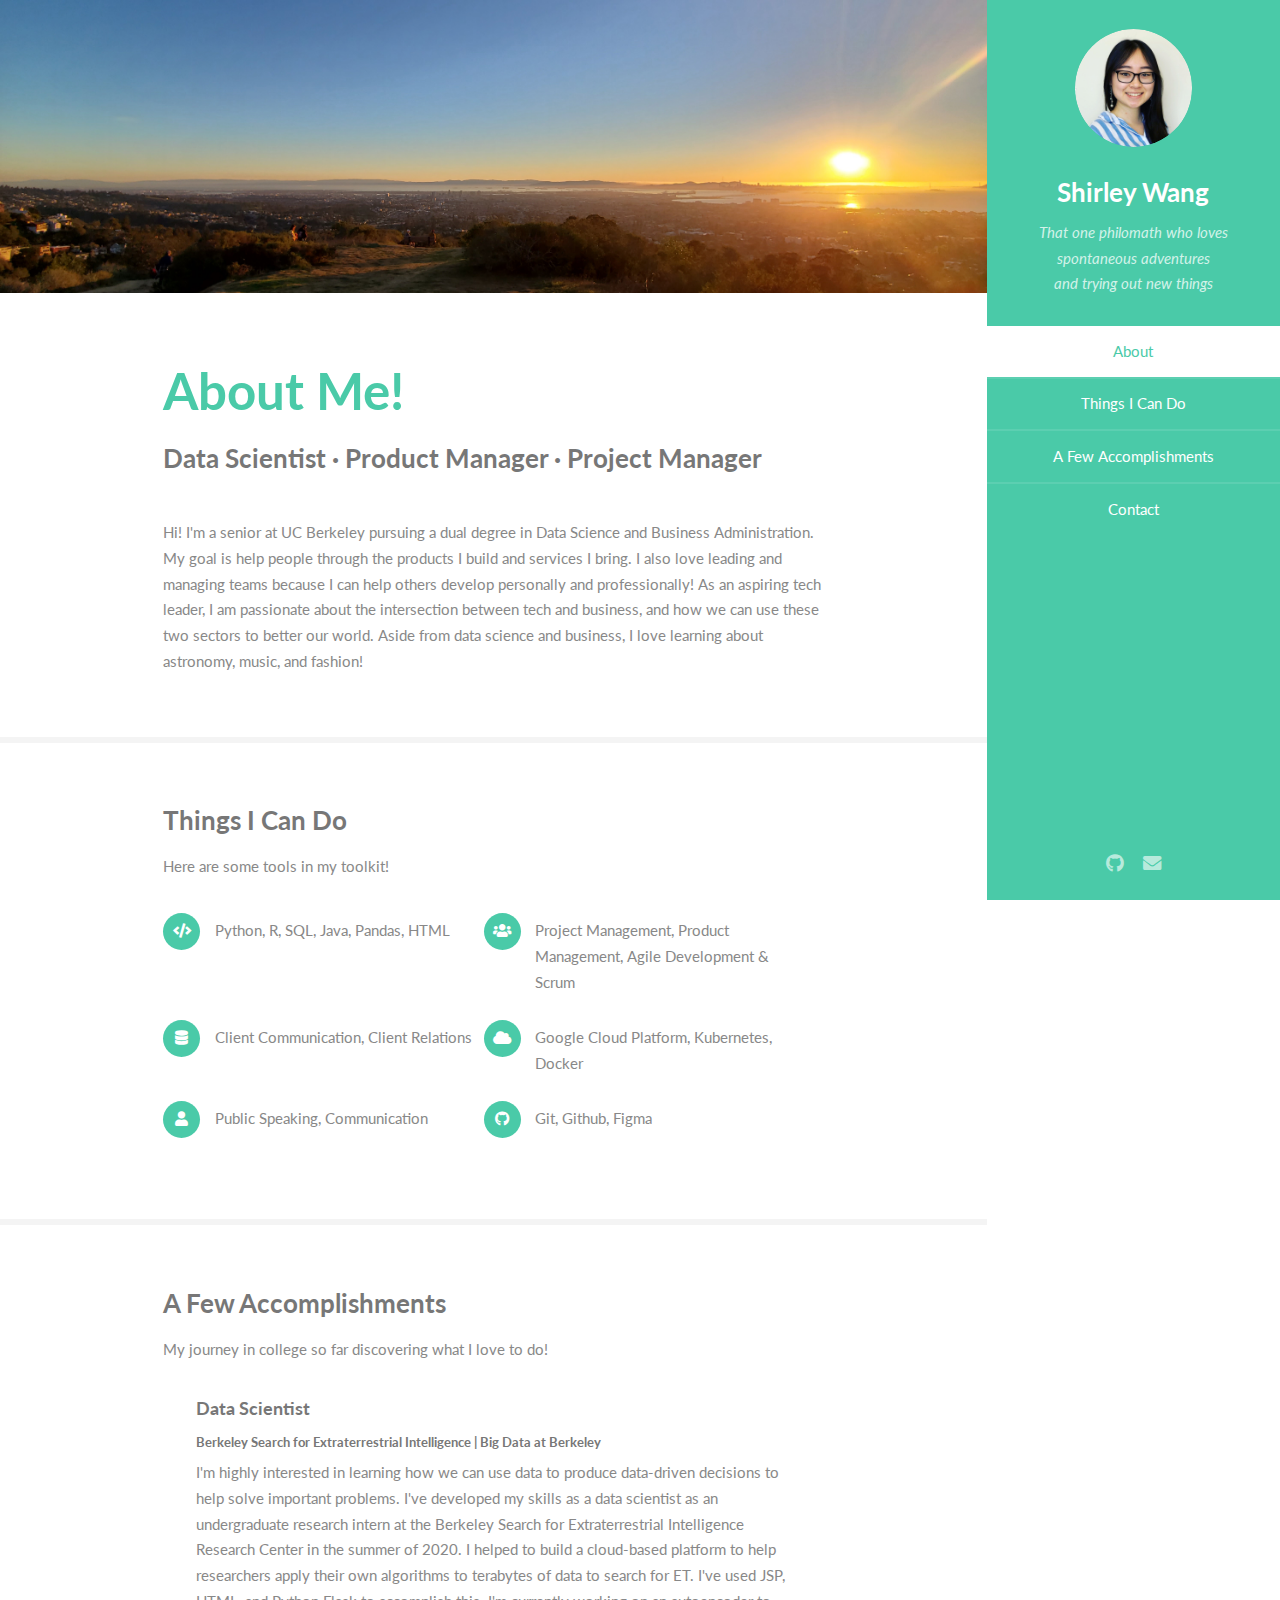
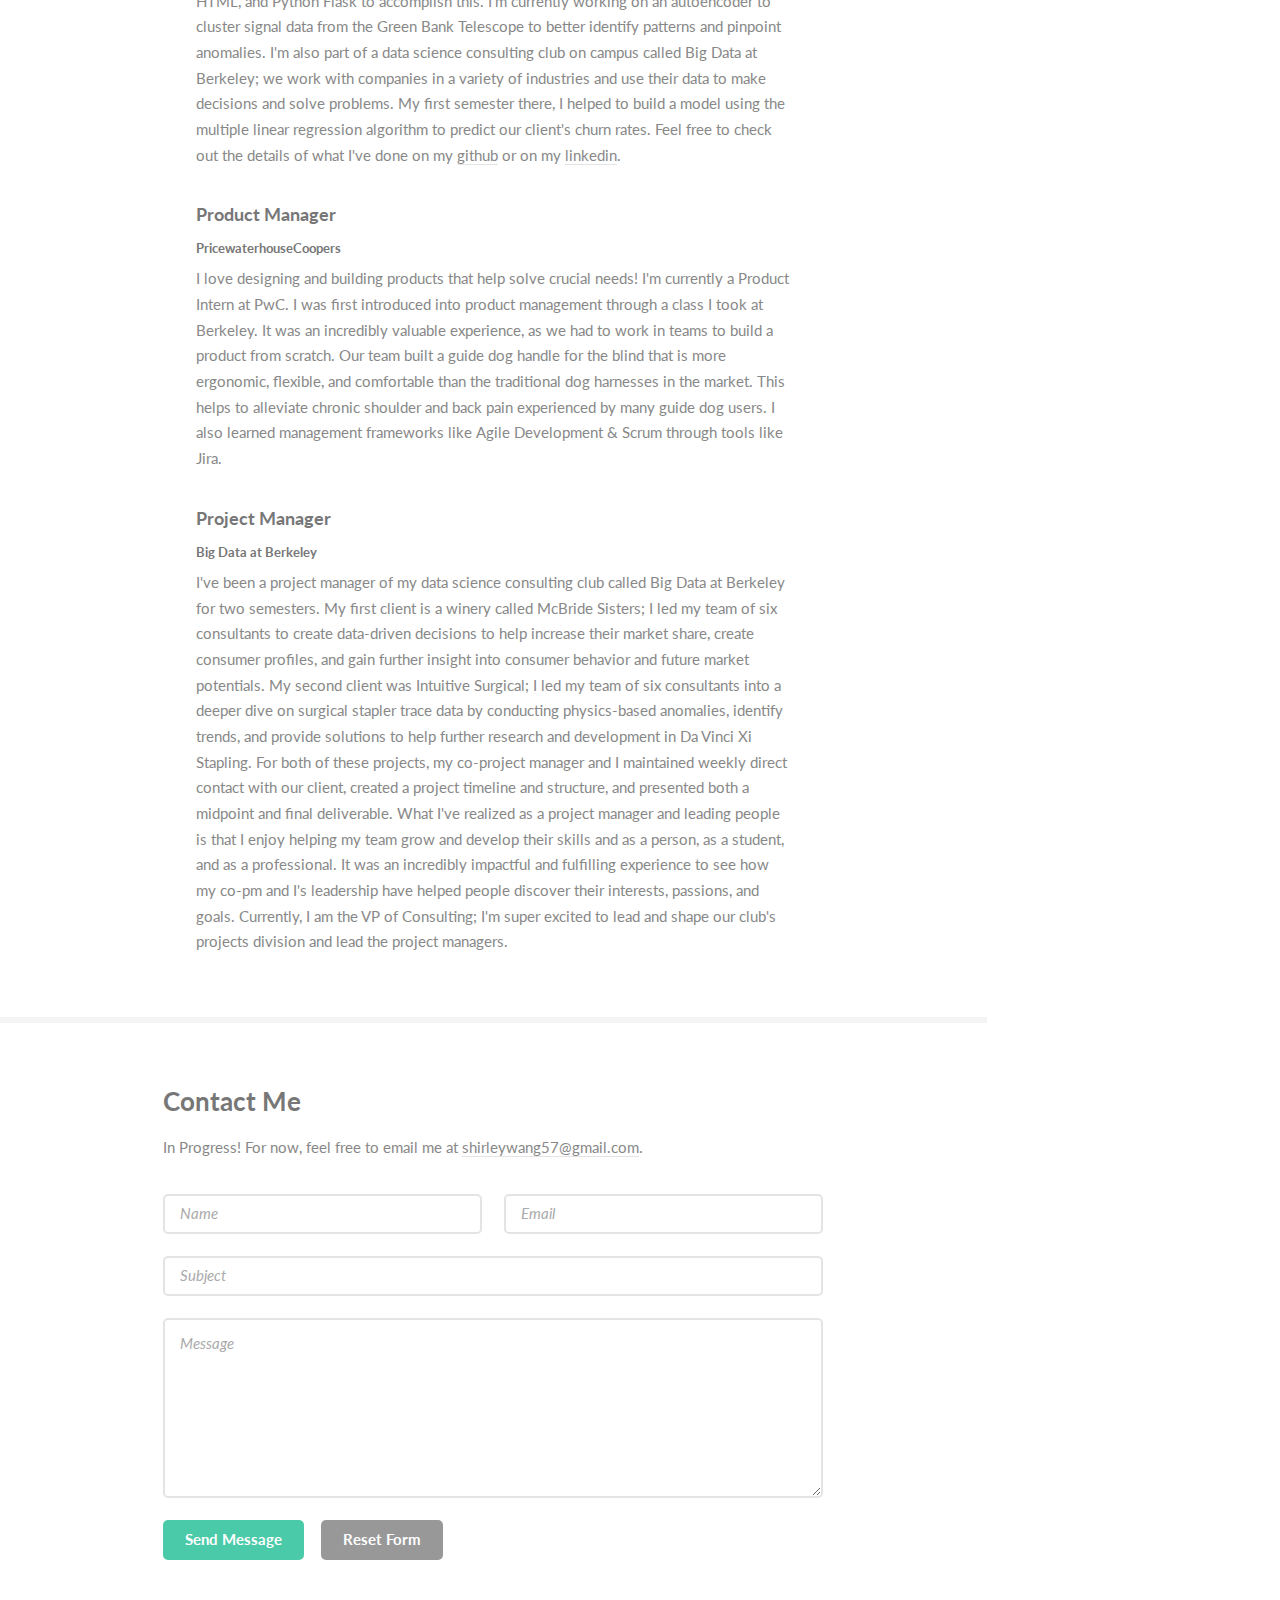
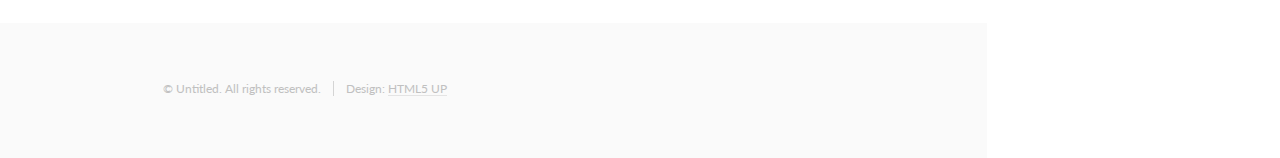
==== commit f73db4bc: "minor spelling" ====
--- a/index.html
+++ b/index.html
@@ -66,7 +66,7 @@
 									<p>Here are some tools in my toolkit!</p>
 									<ul class="feature-icons">
 										<li class="icon solid fa-code">Python, R, SQL, Java, Pandas, HTML</li>
-										<li class="icon solid fa-users">Project Manage, Product Manage, Agile Development & Scrum</li>
+										<li class="icon solid fa-users">Project Management, Product Management, Agile Development & Scrum</li>
 										<li class="icon solid fa-database">Client Communication, Client Relations</li>
 										<li class="icon solid fa-cloud">Google Cloud Platform, Kubernetes, Docker</li>
 										<li class="icon solid fa-user">Public Speaking, Communication</li>
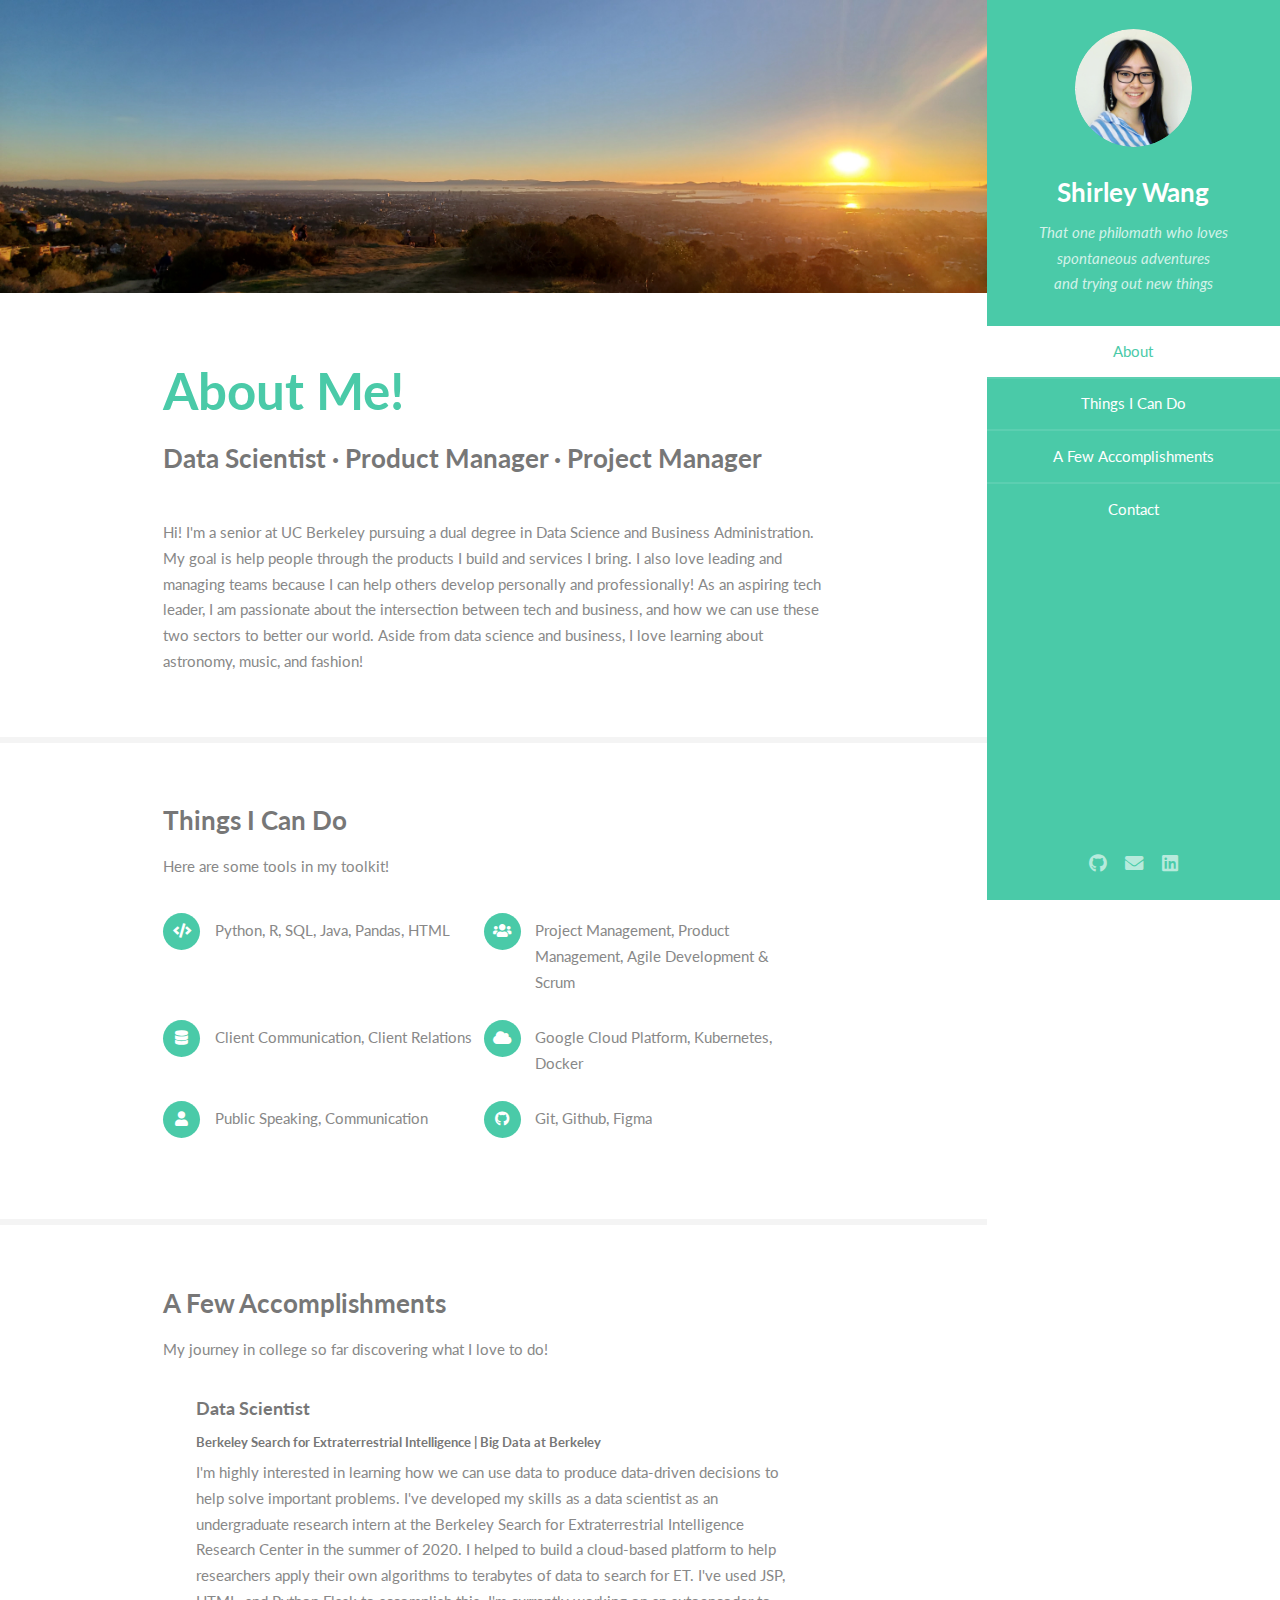
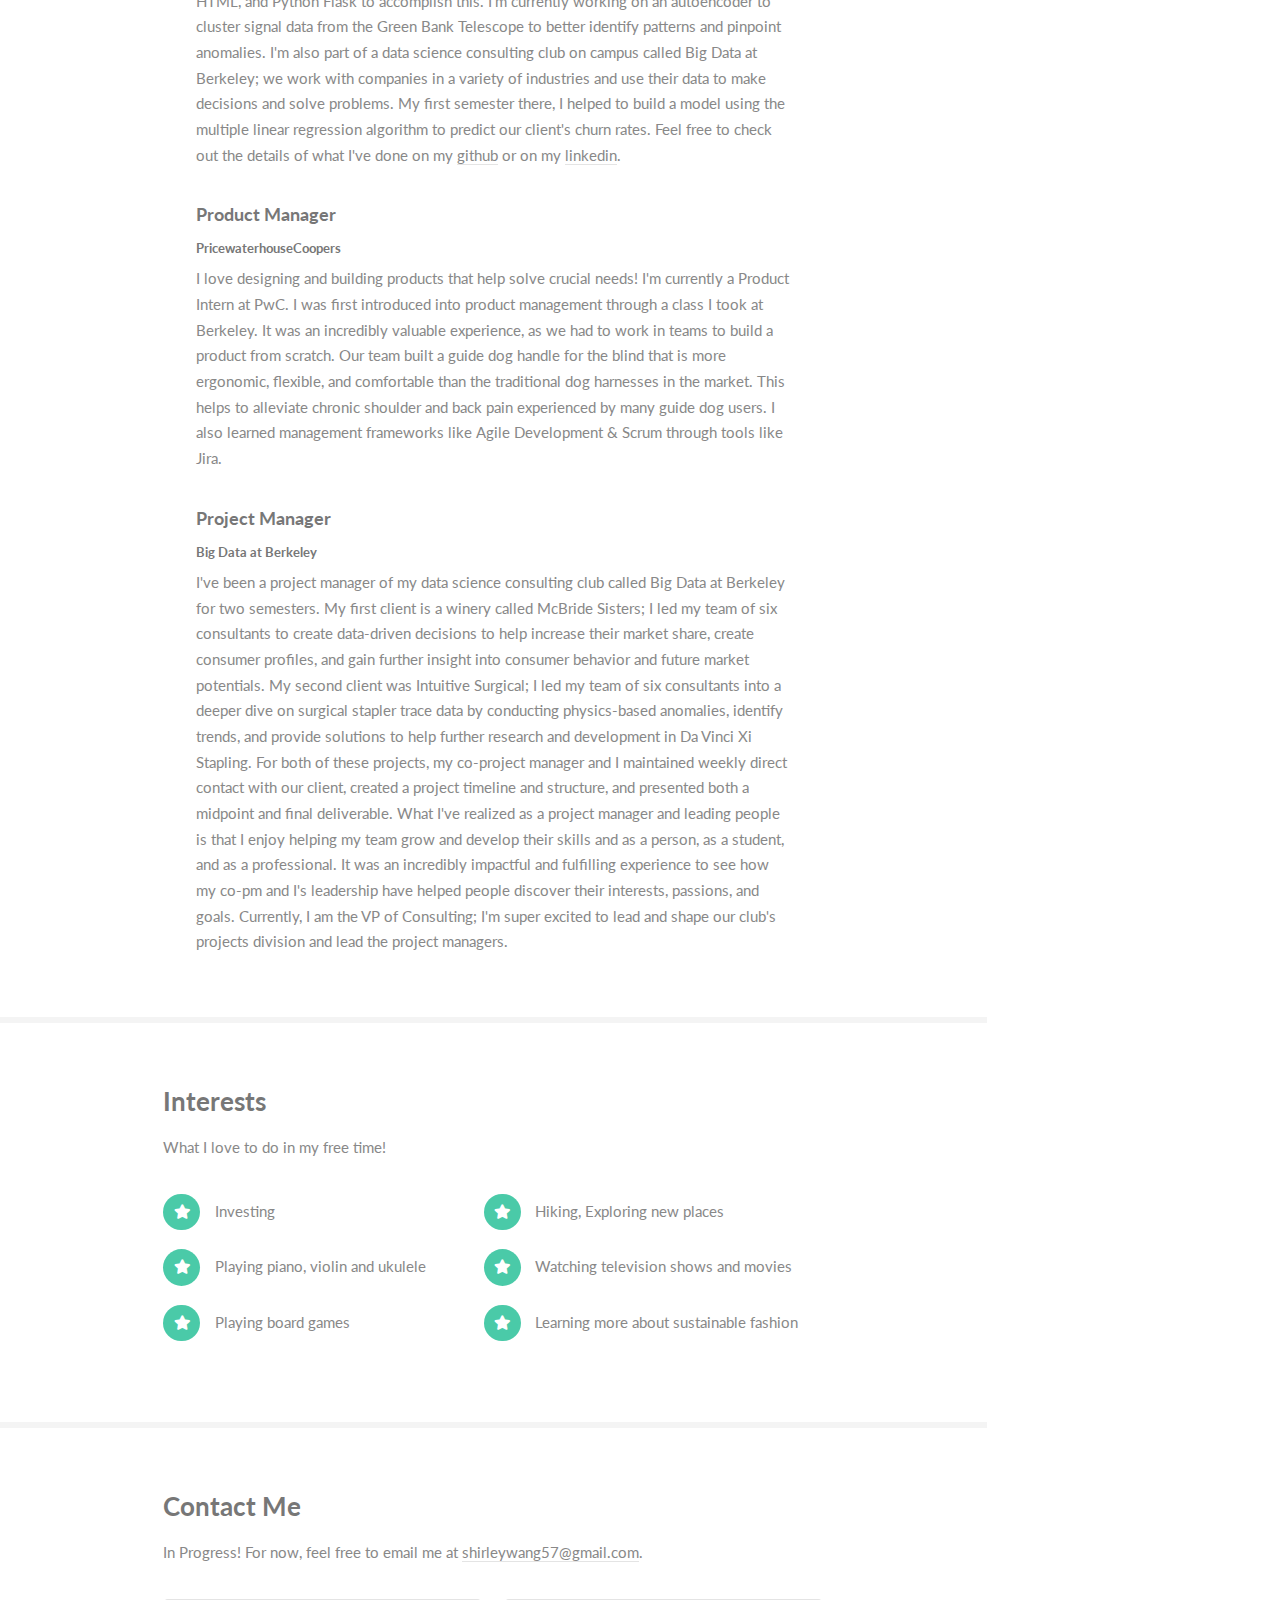
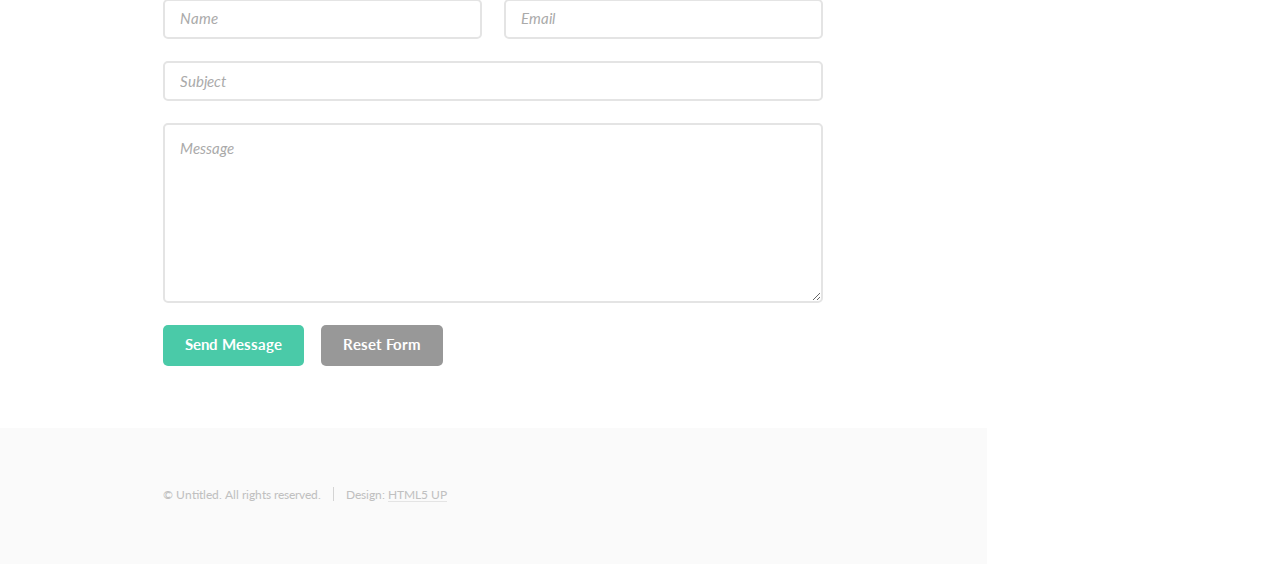
==== commit c96510e6: "adding interests" ====
--- a/index.html
+++ b/index.html
@@ -33,6 +33,7 @@
 					<ul class="icons">
 						<li><a href="https://github.com/shirls537" class="icon brands fa-github"><span class="label">Github</span></a></li>
 						<li><a href="mailto:shirleywang57@gmail.com" class="icon solid fa-envelope"><span class="label">Email</span></a></li>
+						<li><a href="https://www.linkedin.com/in/shirleywang57/" class="icon brands fa-linkedin"><span class="label">LinkedIn</span></a></li>
 					</ul>
 				</footer>
 			</section>
@@ -114,6 +115,22 @@
 
 						<!-- Four -->
 							<section id="four">
+								<div class="container">
+									<h3>Interests</h3>
+									<p>What I love to do in my free time!</p>
+									<ul class="feature-icons">
+										<li class="icon solid fa-star">Investing</li>
+										<li class="icon solid fa-star">Hiking, Exploring new places</li>
+										<li class="icon solid fa-star">Playing piano, violin and ukulele</li>
+										<li class="icon solid fa-star">Watching television shows and movies</li>
+										<li class="icon solid fa-star">Playing board games</li>
+										<li class="icon solid fa-star">Learning more about sustainable fashion</li>
+									</ul>
+								</div>
+							</section>
+
+						<!-- Five -->
+							<section id="five">
 								<div class="container">
 									<h3>Contact Me</h3>
 									<p>In Progress! For now, feel free to email me at <a href="mailto:shirleywang57@gmail.com">shirleywang57@gmail.com</a>.</p>
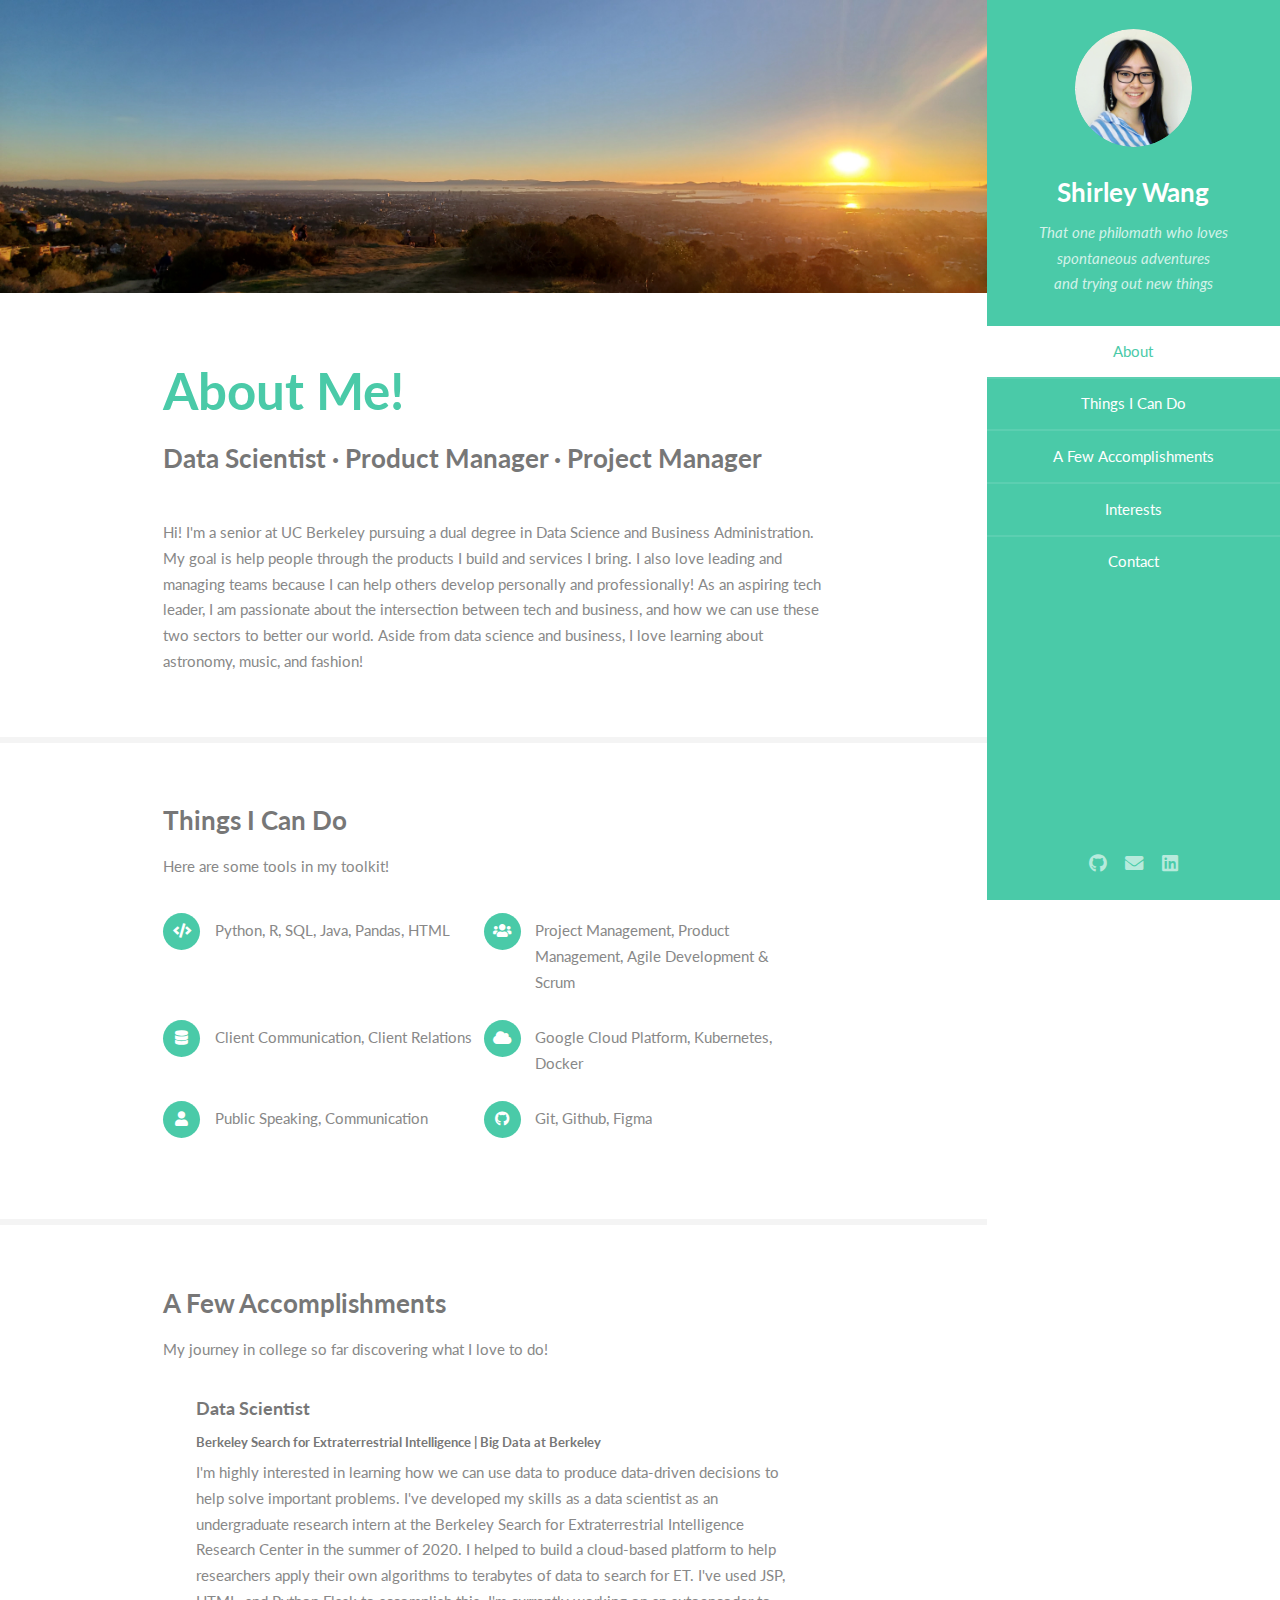
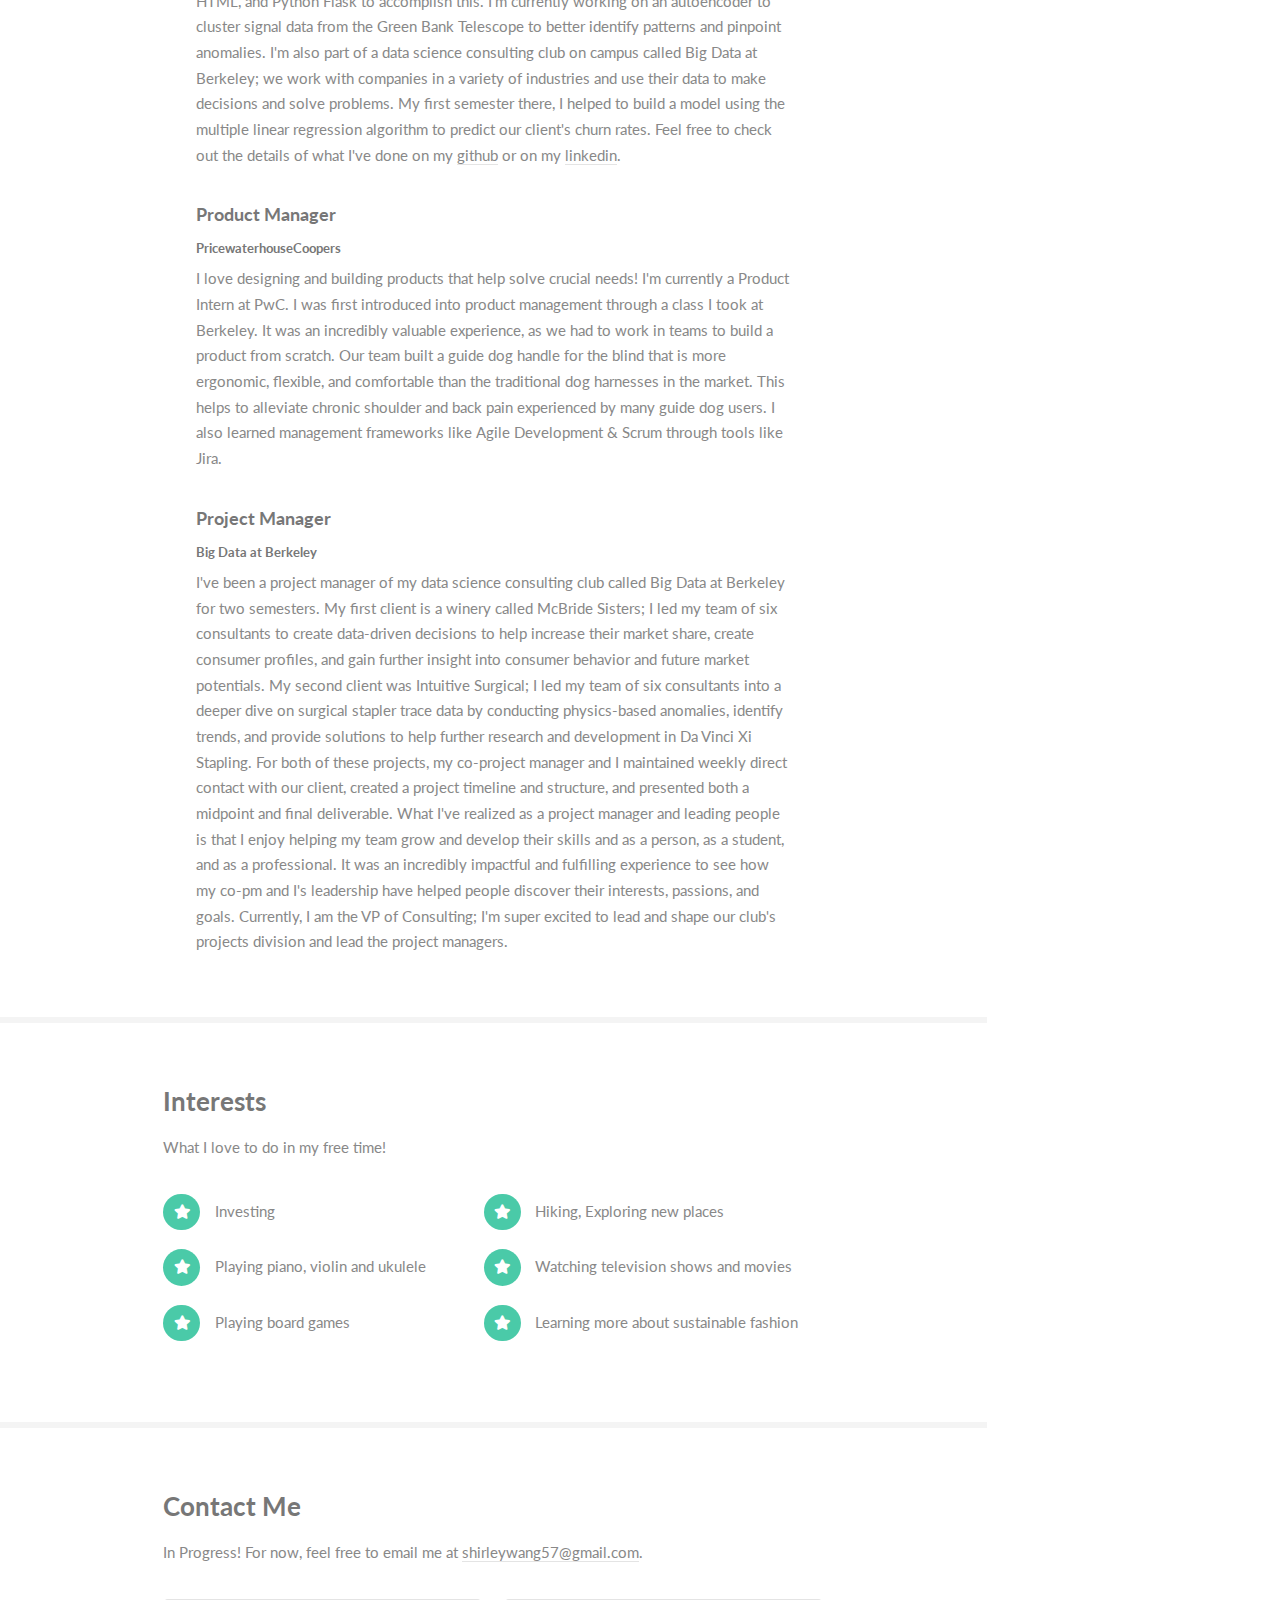
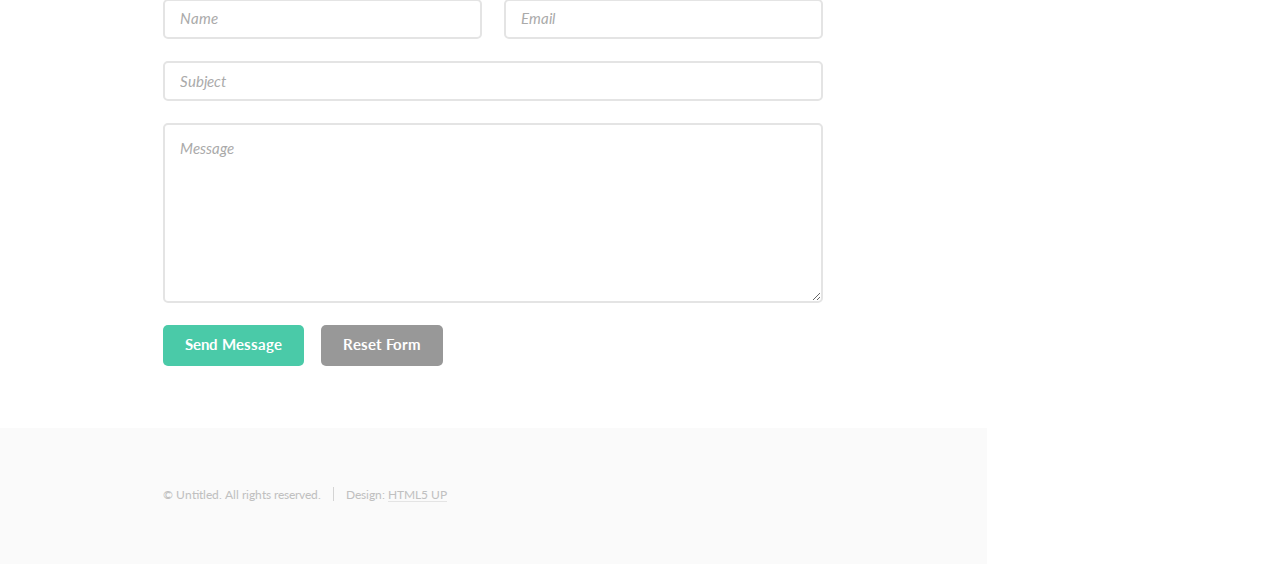
==== commit 1f37cded: "fix right list" ====
--- a/index.html
+++ b/index.html
@@ -26,7 +26,8 @@
 						<li><a href="#one" class="active">About</a></li>
 						<li><a href="#two">Things I Can Do</a></li>
 						<li><a href="#three">A Few Accomplishments</a></li>
-						<li><a href="#four">Contact</a></li>
+						<li><a href="#four">Interests</a></li>
+						<li><a href="#five">Contact</a></li>
 					</ul>
 				</nav>
 				<footer>
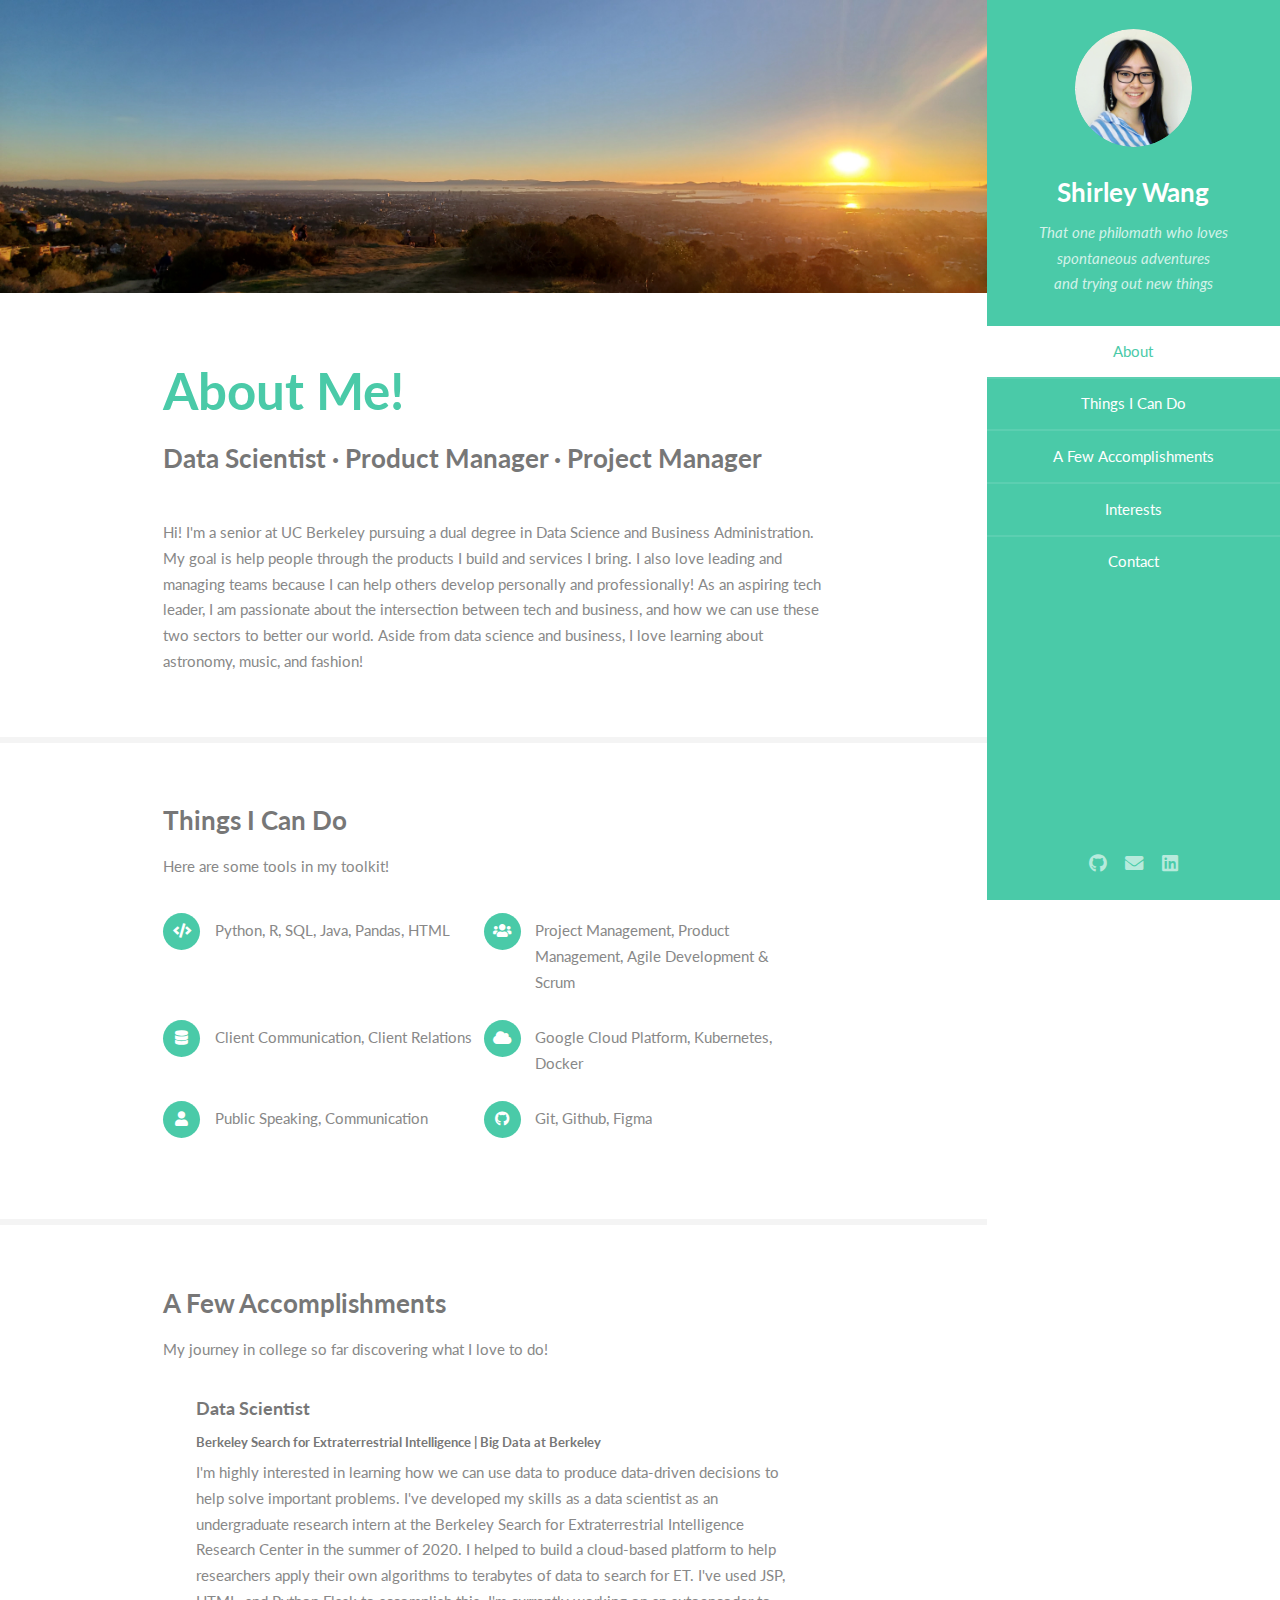
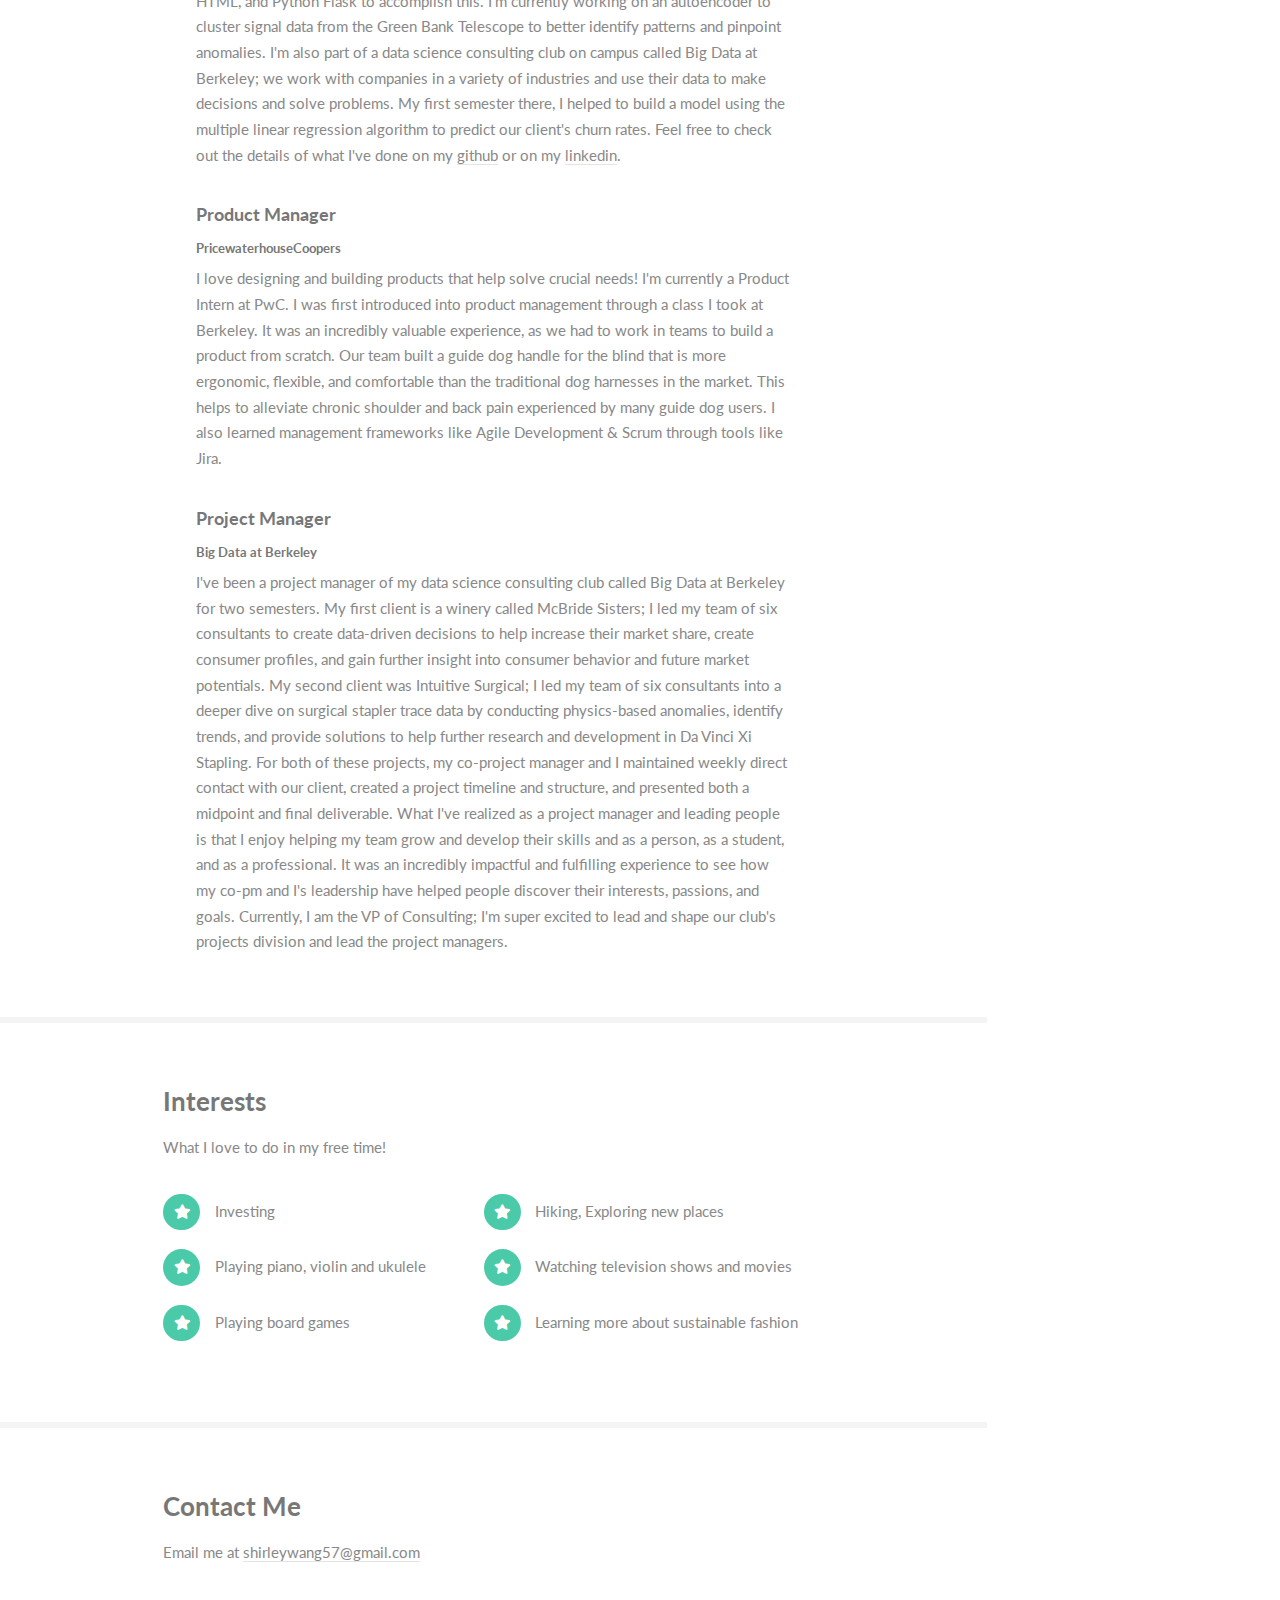
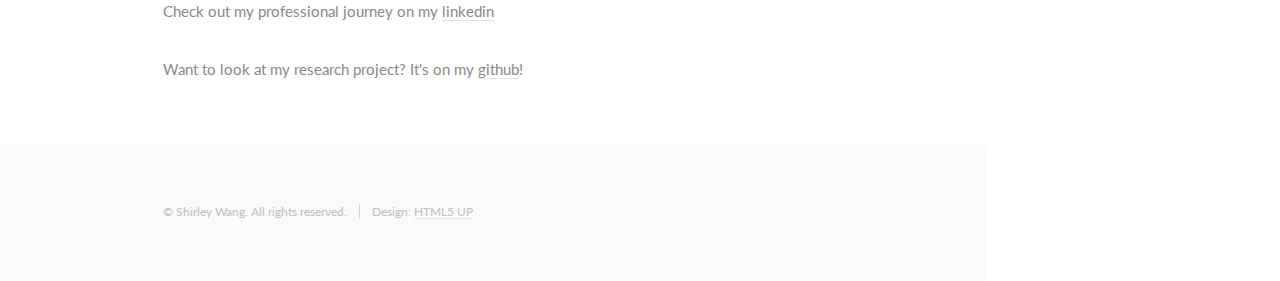
==== commit 8eaa5e06: "removed contact form" ====
--- a/index.html
+++ b/index.html
@@ -134,8 +134,10 @@
 							<section id="five">
 								<div class="container">
 									<h3>Contact Me</h3>
-									<p>In Progress! For now, feel free to email me at <a href="mailto:shirleywang57@gmail.com">shirleywang57@gmail.com</a>.</p>
-									<form method="post" action="#">
+									<p>Email me at <a href="mailto:shirleywang57@gmail.com">shirleywang57@gmail.com</a></p>
+									<p>Check out my professional journey on my <a href="https://www.linkedin.com/in/shirleywang57/">linkedin</a></p>
+									<p>Want to look at my research project? It's on my <a href="https://github.com/shirls537">github</a>!</p>
+									<!-- <form method="post" action="#">
 										<div class="row gtr-uniform">
 											<div class="col-6 col-12-xsmall"><input type="text" name="name" id="name" placeholder="Name" /></div>
 											<div class="col-6 col-12-xsmall"><input type="email" name="email" id="email" placeholder="Email" /></div>
@@ -148,7 +150,7 @@
 												</ul>
 											</div>
 										</div>
-									</form>
+									</form> -->
 								</div>
 							</section>
 
@@ -489,7 +491,7 @@
 					<section id="footer">
 						<div class="container">
 							<ul class="copyright">
-								<li>&copy; Untitled. All rights reserved.</li><li>Design: <a href="http://html5up.net">HTML5 UP</a></li>
+								<li>&copy; Shirley Wang. All rights reserved.</li><li>Design: <a href="http://html5up.net">HTML5 UP</a></li>
 							</ul>
 						</div>
 					</section>
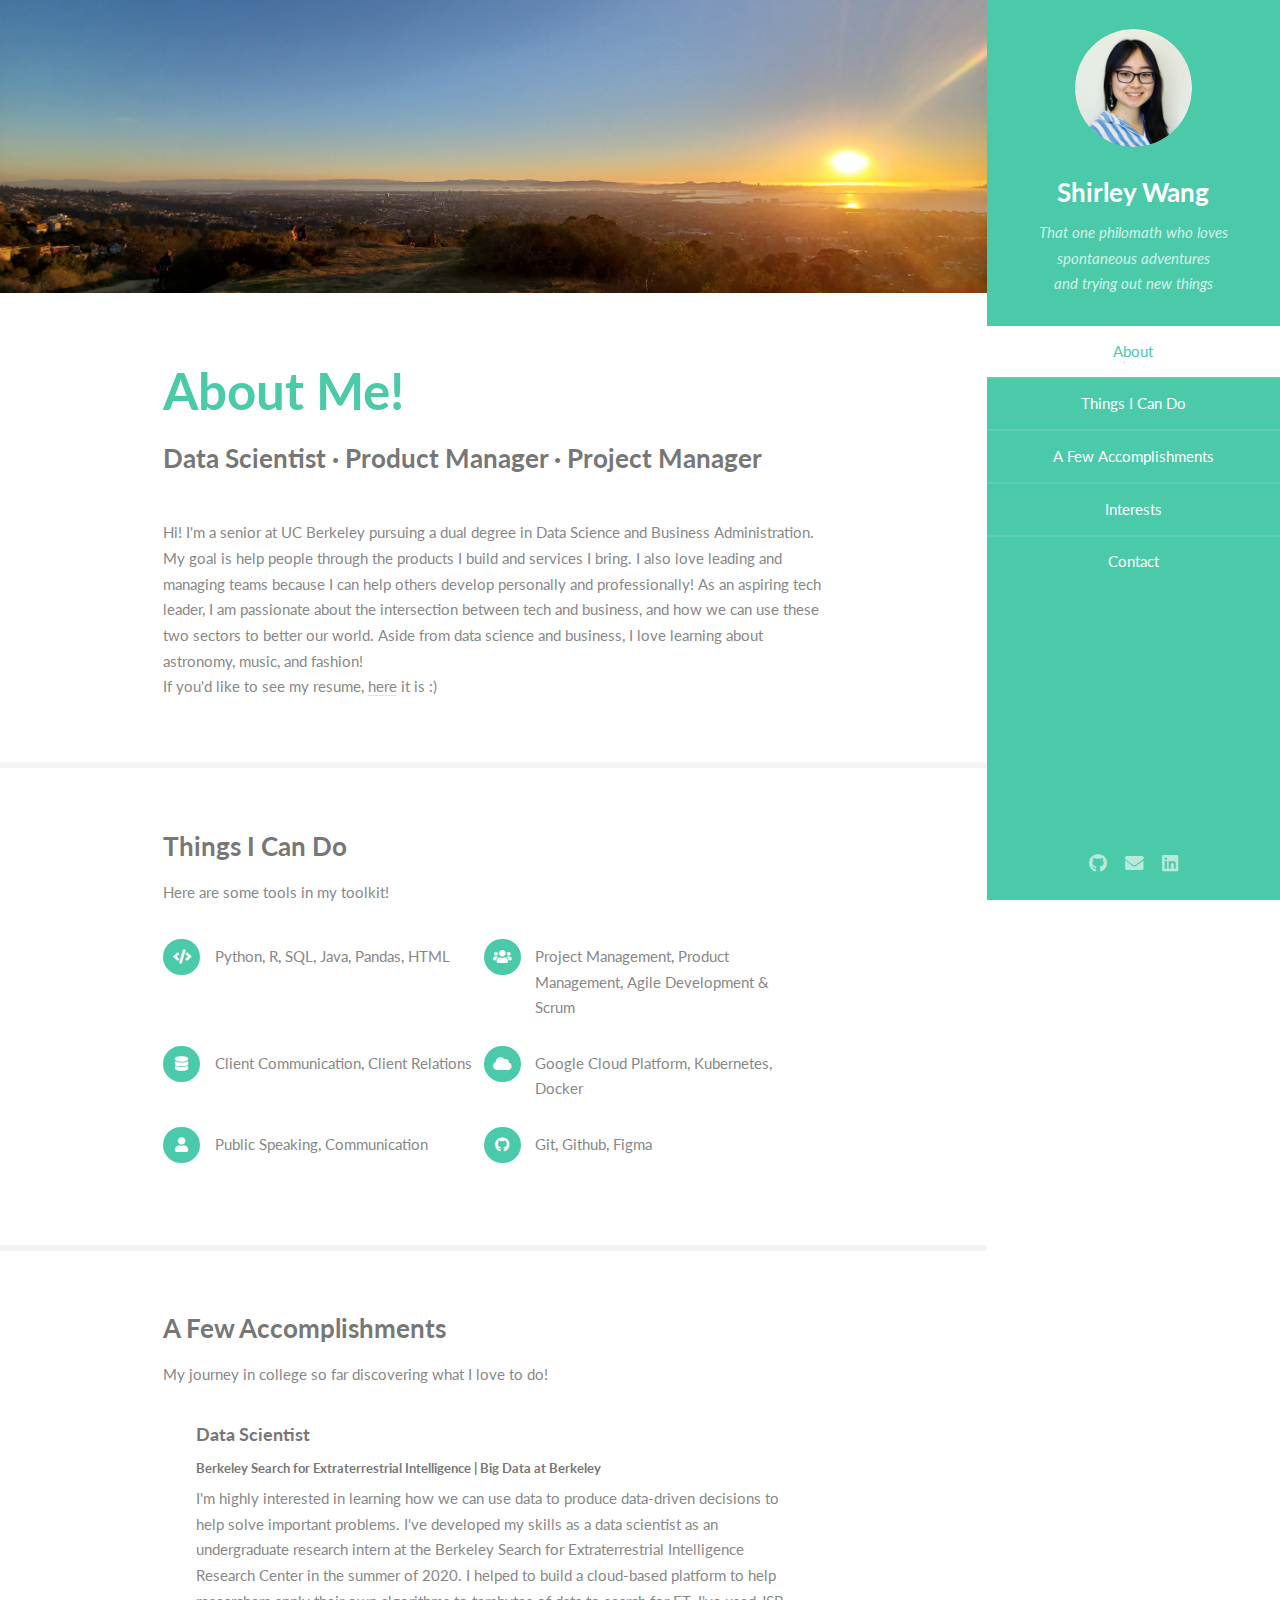
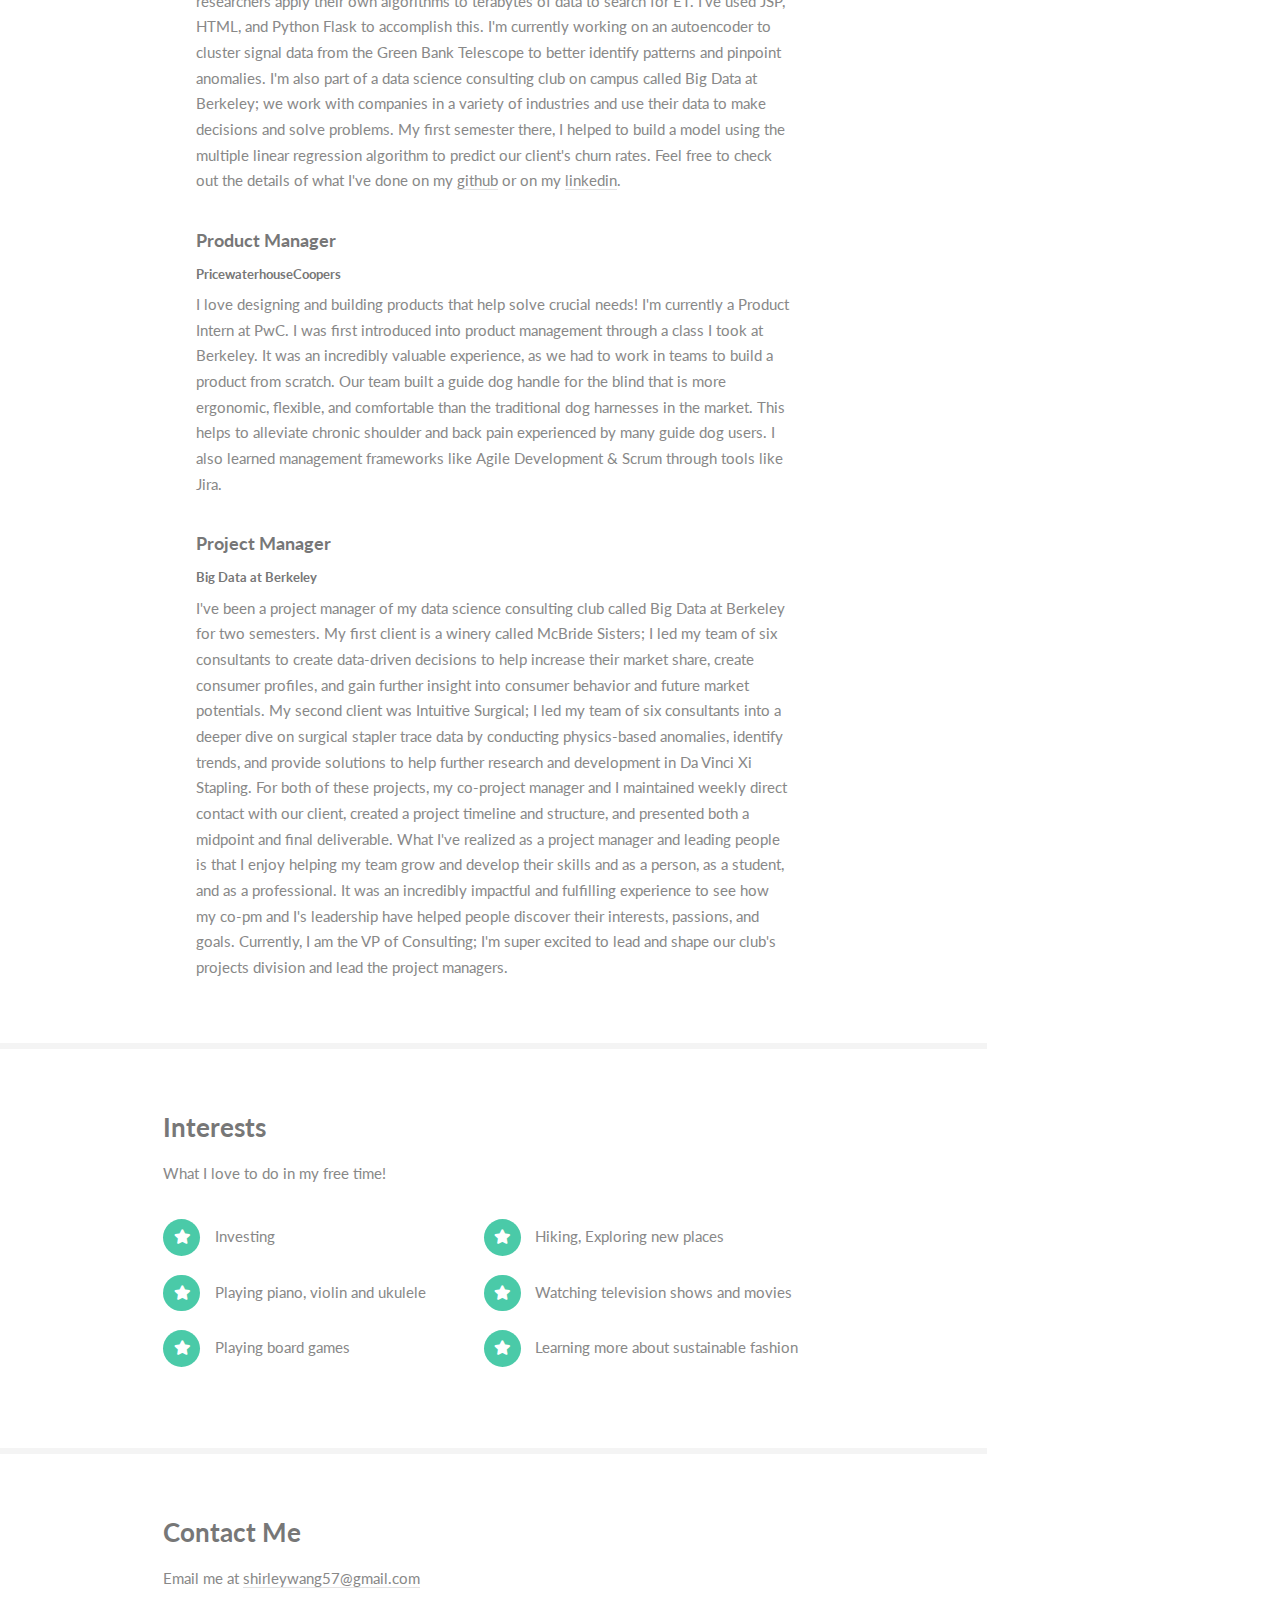
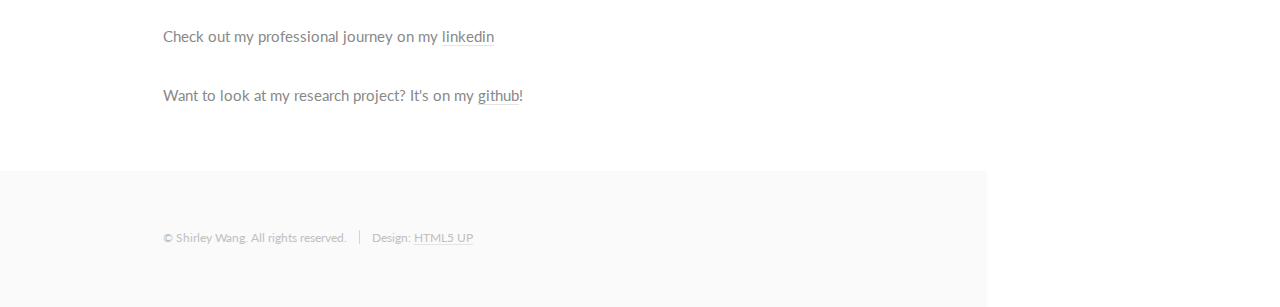
==== commit c17443fb: "adding resume to site" ====
--- a/index.html
+++ b/index.html
@@ -57,7 +57,8 @@
 									</header>
 									<p>Hi! I'm a senior at UC Berkeley pursuing a dual degree in Data Science and Business Administration. My goal is help people through the products I build and services I bring. I also love leading and managing teams because I can help others develop personally and professionally!
                         As an aspiring tech leader, I am passionate about the intersection between tech and business, and how we can use these two sectors to better our world.
-                      Aside from data science and business, I love learning about astronomy, music, and fashion!</p>
+                      Aside from data science and business, I love learning about astronomy, music, and fashion! <br/>
+										If you'd like to see my resume, <a href="https://drive.google.com/file/d/1iKAP6FAD5RLb-89NLqERwDUZTIOrdYZu/view?usp=sharing">here</a> it is :)</p>
 								</div>
 							</section>
 
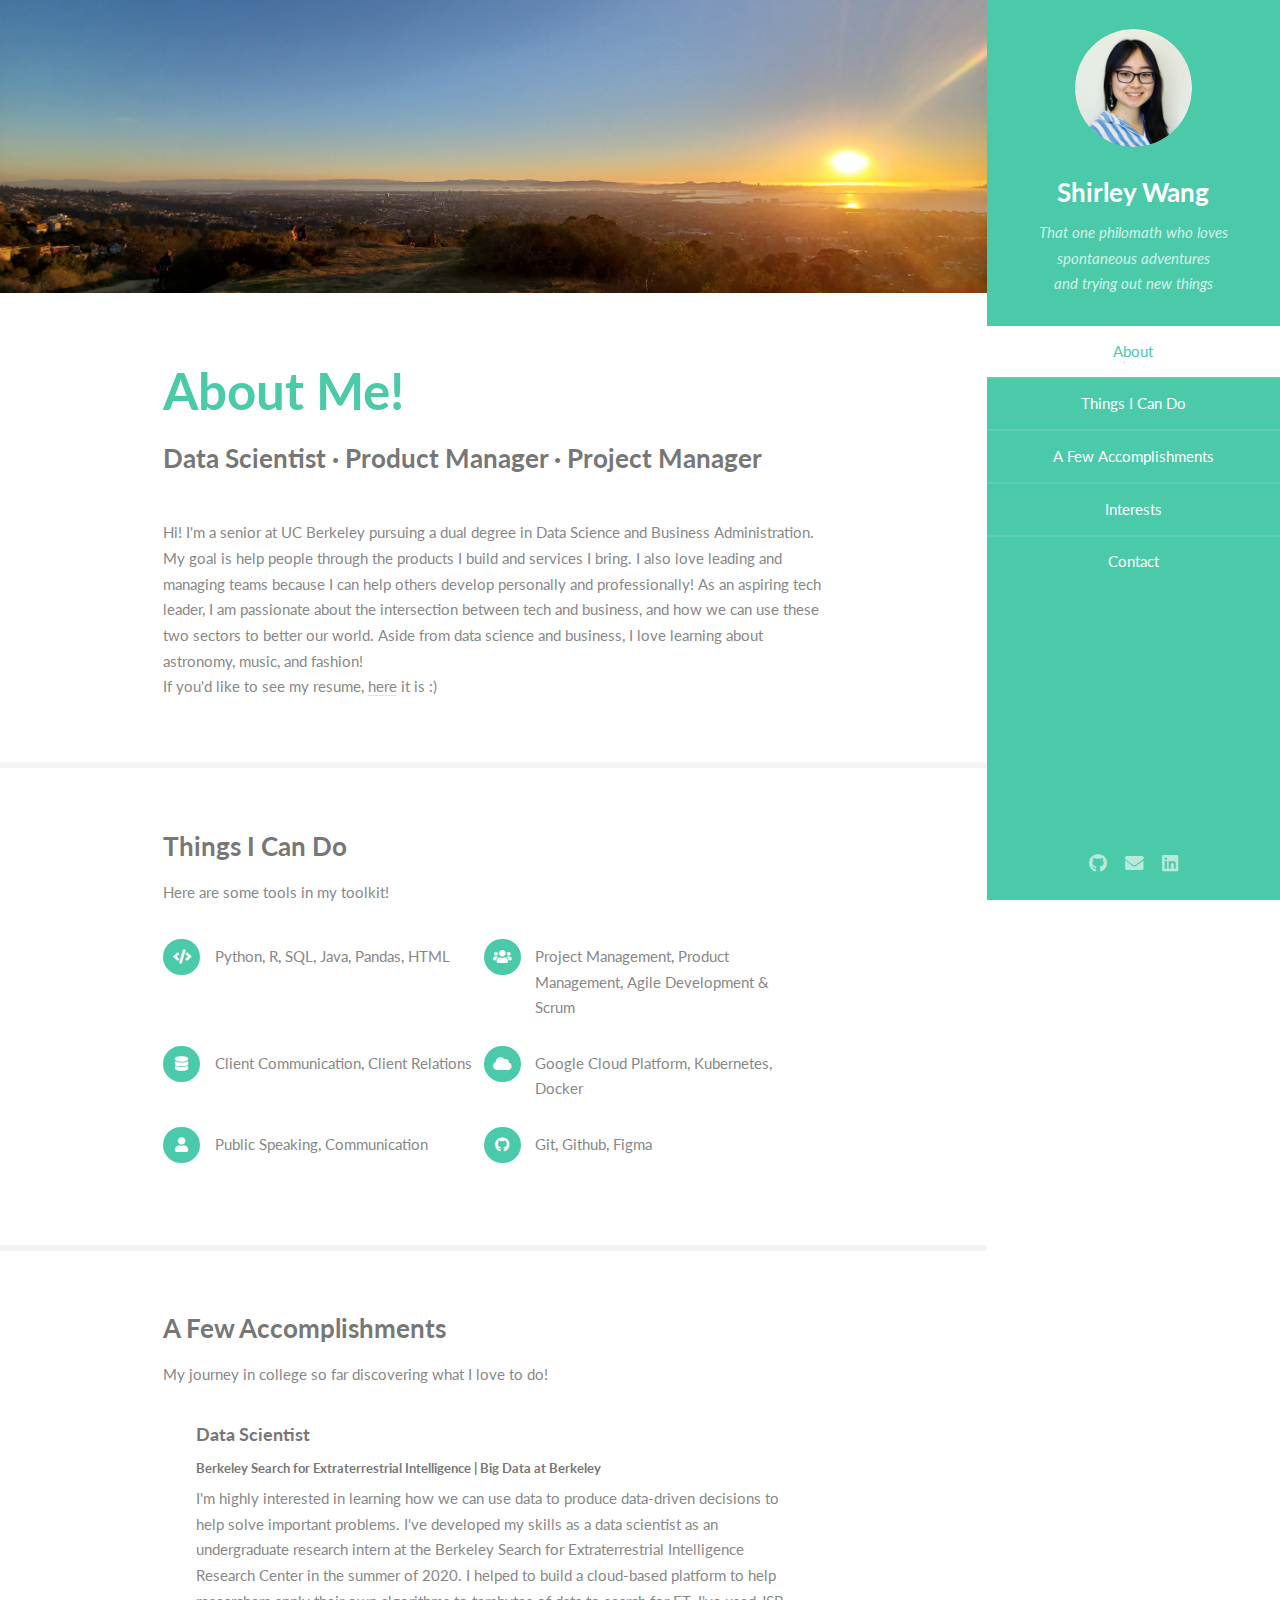
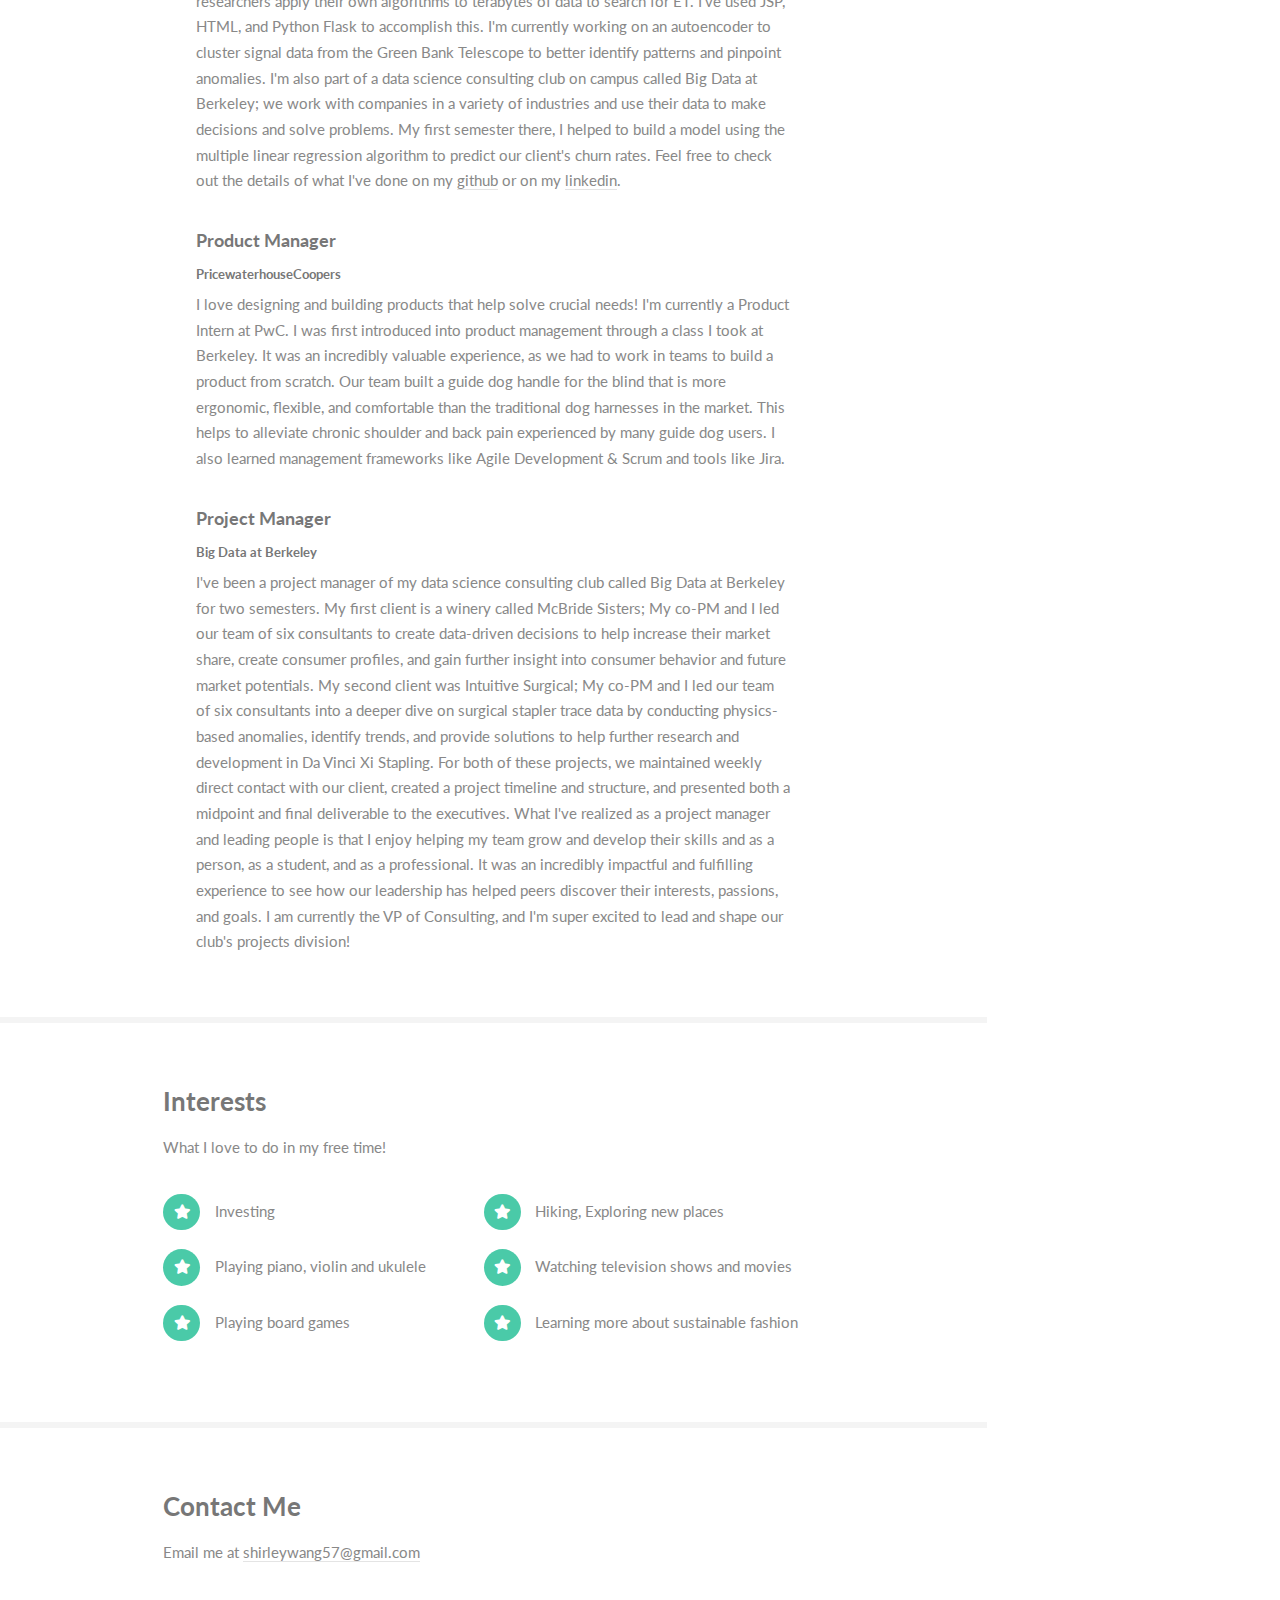
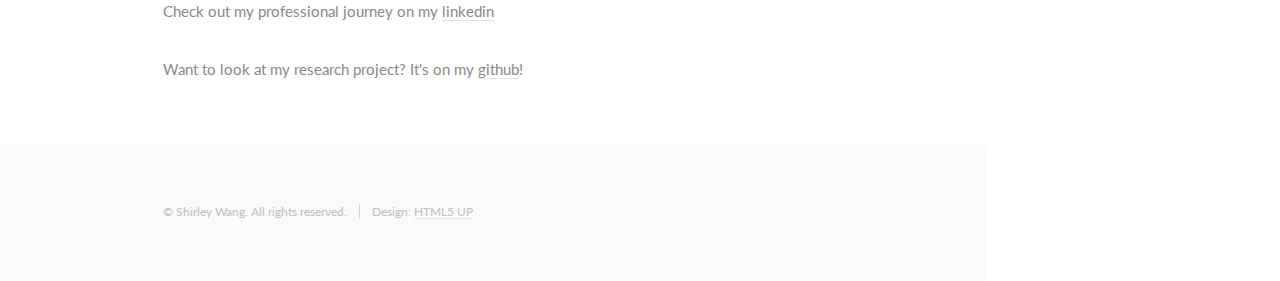
==== commit f94d8189: "description update" ====
--- a/index.html
+++ b/index.html
@@ -99,7 +99,7 @@
 											<div class="container">
 												<h4>Product Manager</h4>
 													<h5><a href"https://www.pwc.com/">PricewaterhouseCoopers</a></h5>
-												<p>I love designing and building products that help solve crucial needs! I'm currently a Product Intern at PwC. I was first introduced into product management through a class I took at Berkeley. It was an incredibly valuable experience, as we had to work in teams to build a product from scratch. Our team built a guide dog handle for the blind that is more ergonomic, flexible, and comfortable than the traditional dog harnesses in the market. This helps to alleviate chronic shoulder and back pain experienced by many guide dog users. I also learned management frameworks like Agile Development & Scrum through tools like Jira.</p>
+												<p>I love designing and building products that help solve crucial needs! I'm currently a Product Intern at PwC. I was first introduced into product management through a class I took at Berkeley. It was an incredibly valuable experience, as we had to work in teams to build a product from scratch. Our team built a guide dog handle for the blind that is more ergonomic, flexible, and comfortable than the traditional dog harnesses in the market. This helps to alleviate chronic shoulder and back pain experienced by many guide dog users. I also learned management frameworks like Agile Development & Scrum and tools like Jira.</p>
 											</div>
 										<!-- </article> -->
 										<!-- <article> -->
@@ -107,8 +107,8 @@
 											<div class="container">
 												<h4>Project Manager</h4>
 													<h5><a href="https://bd.berkeley.edu/">Big Data at Berkeley</a></h5>
-												<p>I've been a project manager of my data science consulting club called Big Data at Berkeley for two semesters. My first client is a winery called McBride Sisters; I led my team of six consultants to create data-driven decisions to help increase their market share, create consumer profiles, and gain further insight into consumer behavior and future market potentials. My second client was Intuitive Surgical; I led my team of six consultants into a deeper dive on surgical stapler trace data by conducting physics-based anomalies, identify trends, and provide solutions to help further research and development in Da Vinci Xi Stapling. For both of these projects, my co-project manager and I maintained weekly direct contact with our client, created a project timeline and structure, and presented both a midpoint and final deliverable.
-                            What I've realized as a project manager and leading people is that I enjoy helping my team grow and develop their skills and as a person, as a student, and as a professional. It was an incredibly impactful and fulfilling experience to see how my co-pm and I's leadership have helped people discover their interests, passions, and goals. Currently, I am the VP of Consulting; I'm super excited to lead and shape our club's projects division and lead the project managers.</p>
+												<p>I've been a project manager of my data science consulting club called Big Data at Berkeley for two semesters. My first client is a winery called McBride Sisters; My co-PM and I led our team of six consultants to create data-driven decisions to help increase their market share, create consumer profiles, and gain further insight into consumer behavior and future market potentials. My second client was Intuitive Surgical; My co-PM and I led our team of six consultants into a deeper dive on surgical stapler trace data by conducting physics-based anomalies, identify trends, and provide solutions to help further research and development in Da Vinci Xi Stapling. For both of these projects, we maintained weekly direct contact with our client, created a project timeline and structure, and presented both a midpoint and final deliverable to the executives.
+                            What I've realized as a project manager and leading people is that I enjoy helping my team grow and develop their skills and as a person, as a student, and as a professional. It was an incredibly impactful and fulfilling experience to see how our leadership has helped peers discover their interests, passions, and goals. I am currently the VP of Consulting, and I'm super excited to lead and shape our club's projects division!</p>
 											</div>
 										<!-- </article> -->
 									</div>
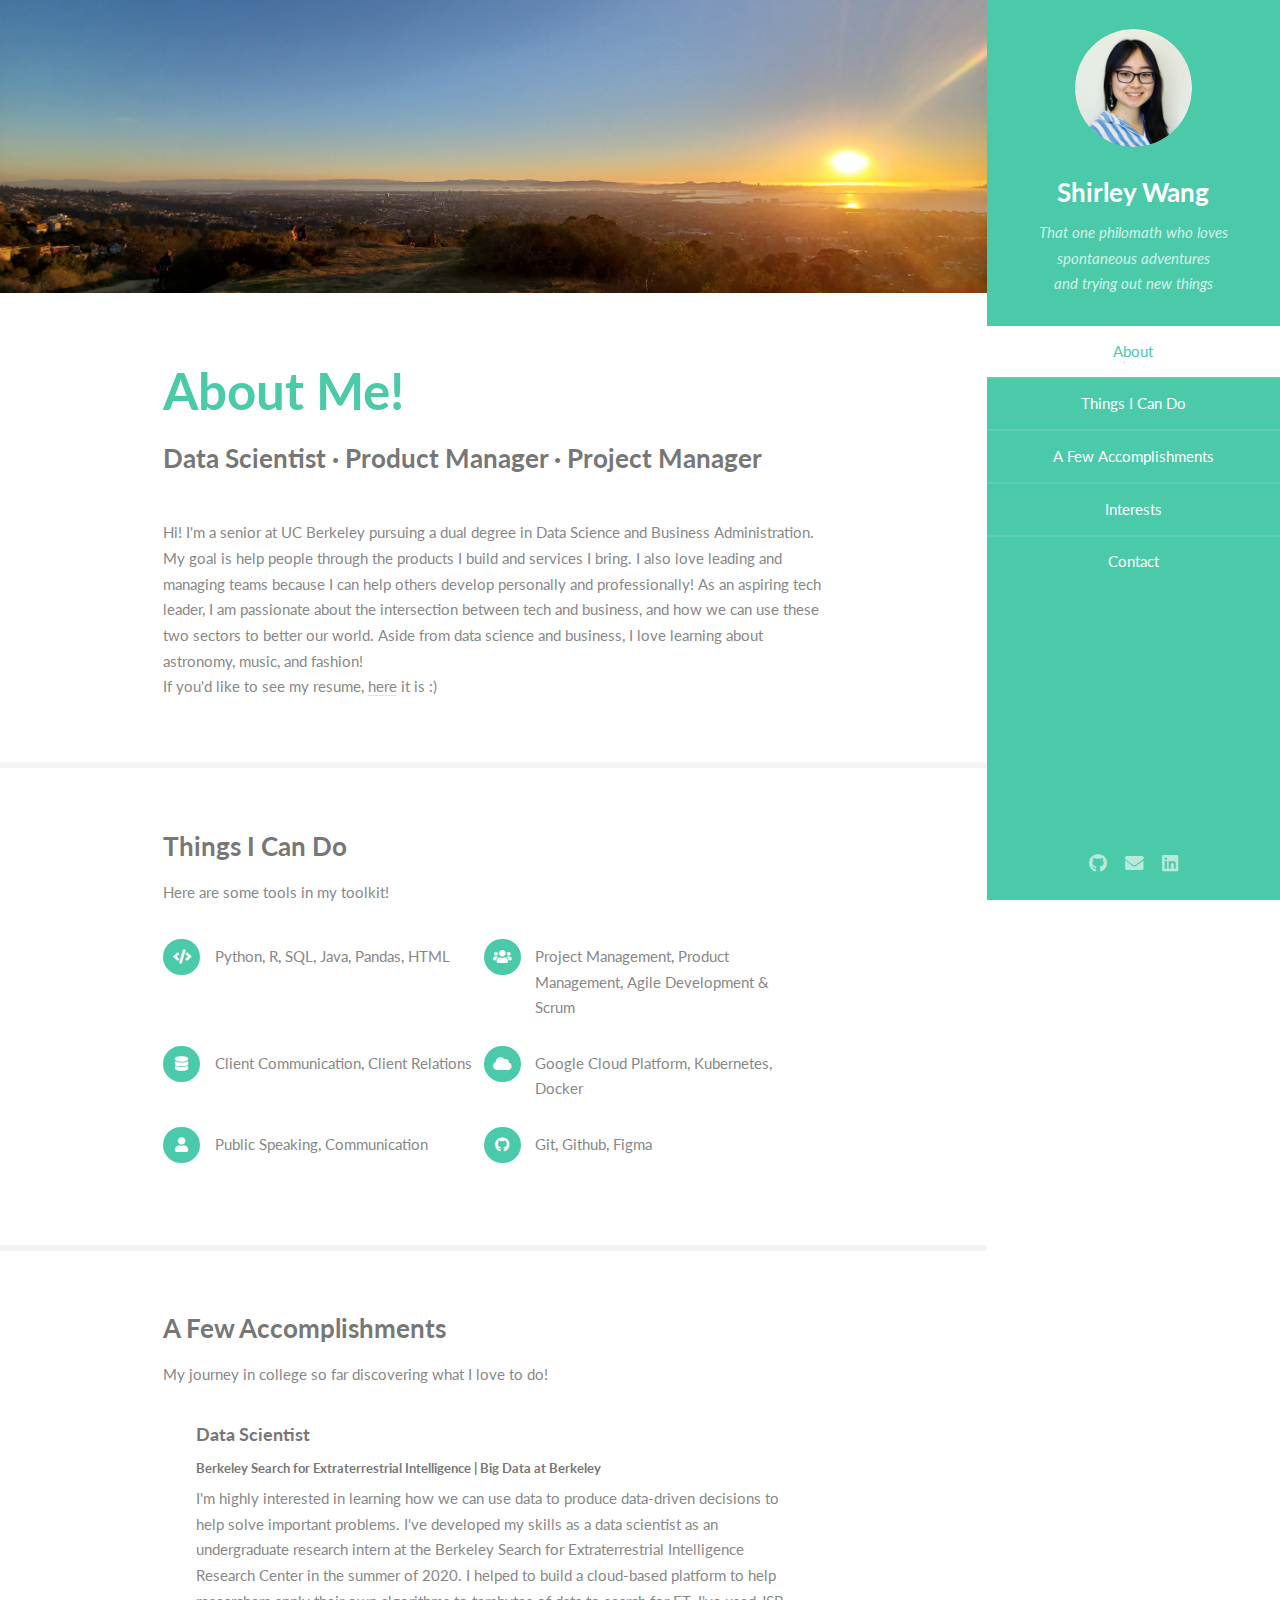
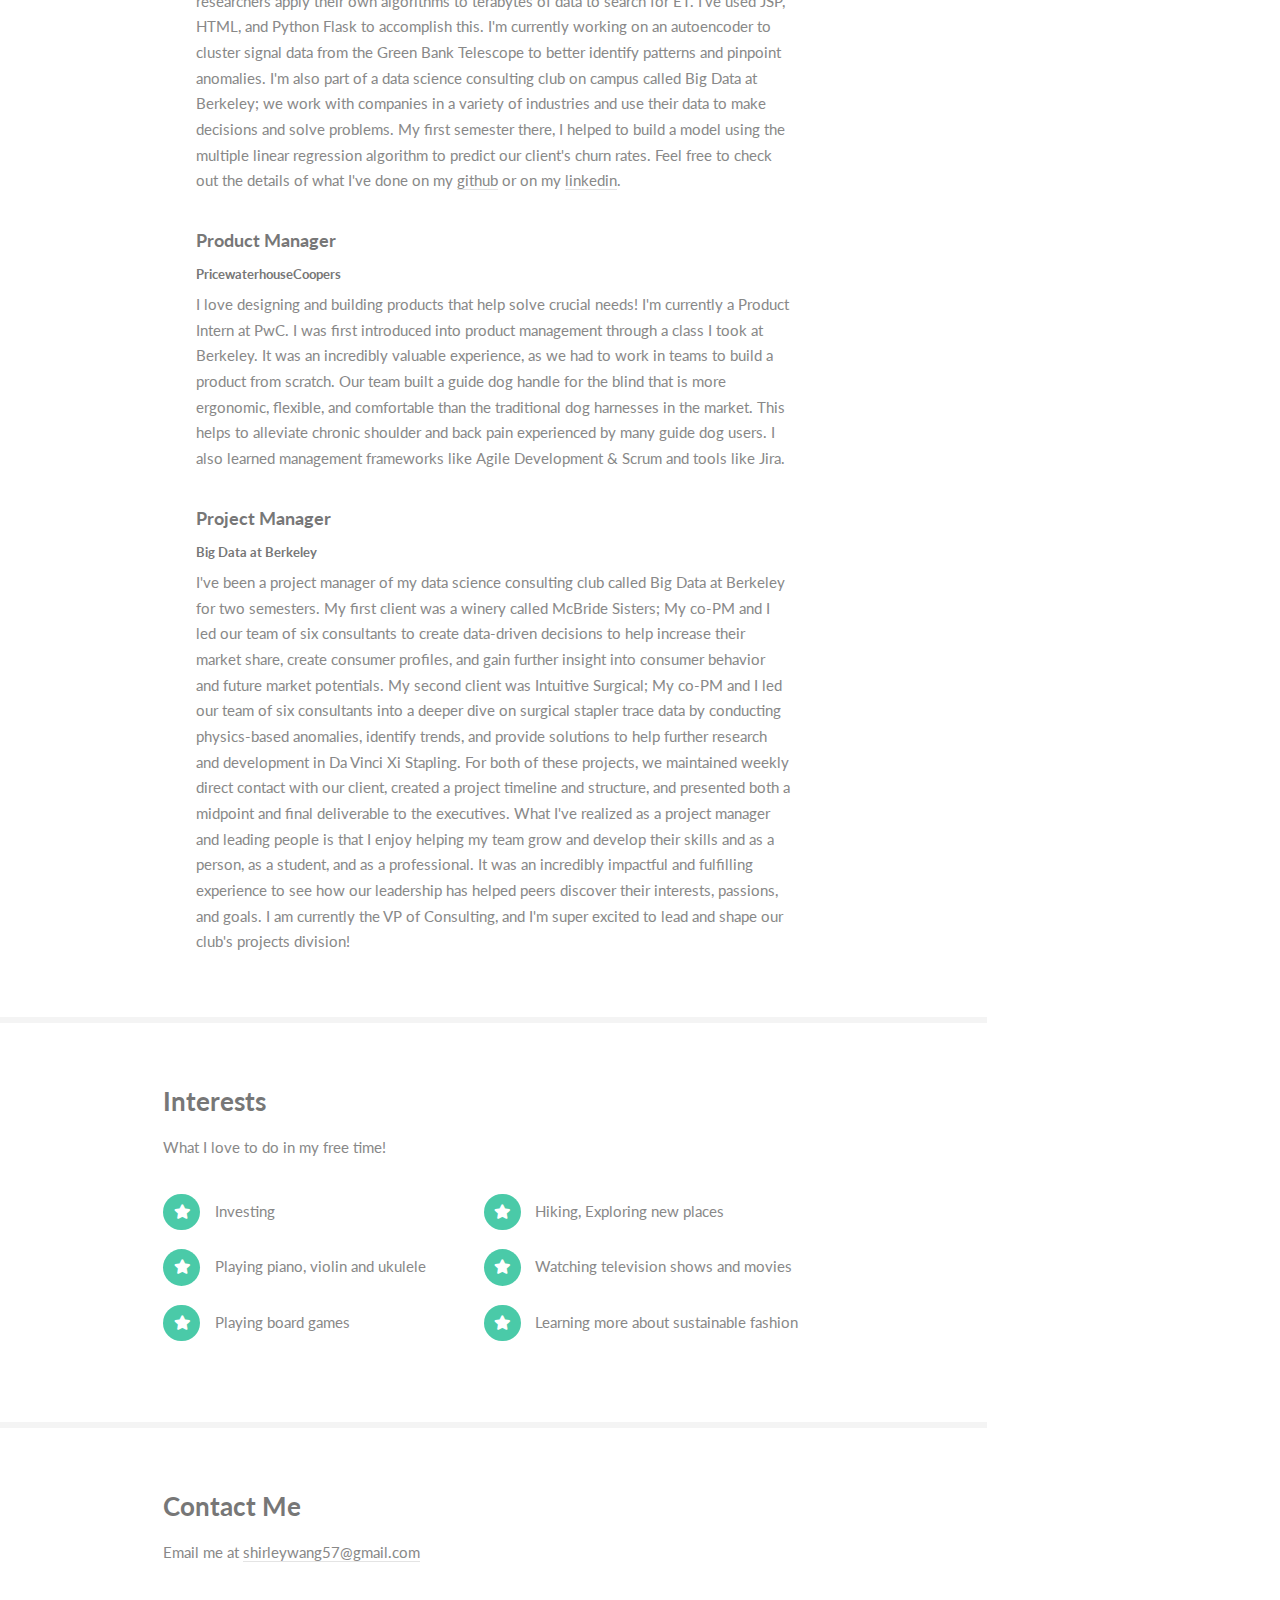
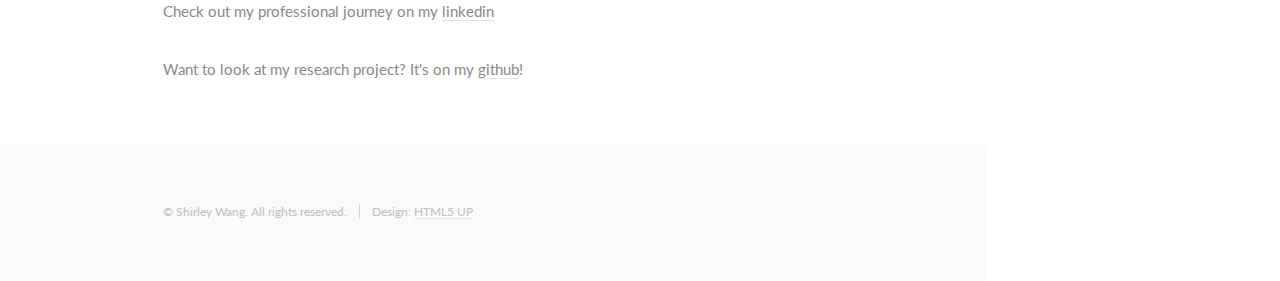
==== commit 0b680361: "description update" ====
--- a/index.html
+++ b/index.html
@@ -107,7 +107,7 @@
 											<div class="container">
 												<h4>Project Manager</h4>
 													<h5><a href="https://bd.berkeley.edu/">Big Data at Berkeley</a></h5>
-												<p>I've been a project manager of my data science consulting club called Big Data at Berkeley for two semesters. My first client is a winery called McBride Sisters; My co-PM and I led our team of six consultants to create data-driven decisions to help increase their market share, create consumer profiles, and gain further insight into consumer behavior and future market potentials. My second client was Intuitive Surgical; My co-PM and I led our team of six consultants into a deeper dive on surgical stapler trace data by conducting physics-based anomalies, identify trends, and provide solutions to help further research and development in Da Vinci Xi Stapling. For both of these projects, we maintained weekly direct contact with our client, created a project timeline and structure, and presented both a midpoint and final deliverable to the executives.
+												<p>I've been a project manager of my data science consulting club called Big Data at Berkeley for two semesters. My first client was a winery called McBride Sisters; My co-PM and I led our team of six consultants to create data-driven decisions to help increase their market share, create consumer profiles, and gain further insight into consumer behavior and future market potentials. My second client was Intuitive Surgical; My co-PM and I led our team of six consultants into a deeper dive on surgical stapler trace data by conducting physics-based anomalies, identify trends, and provide solutions to help further research and development in Da Vinci Xi Stapling. For both of these projects, we maintained weekly direct contact with our client, created a project timeline and structure, and presented both a midpoint and final deliverable to the executives.
                             What I've realized as a project manager and leading people is that I enjoy helping my team grow and develop their skills and as a person, as a student, and as a professional. It was an incredibly impactful and fulfilling experience to see how our leadership has helped peers discover their interests, passions, and goals. I am currently the VP of Consulting, and I'm super excited to lead and shape our club's projects division!</p>
 											</div>
 										<!-- </article> -->
